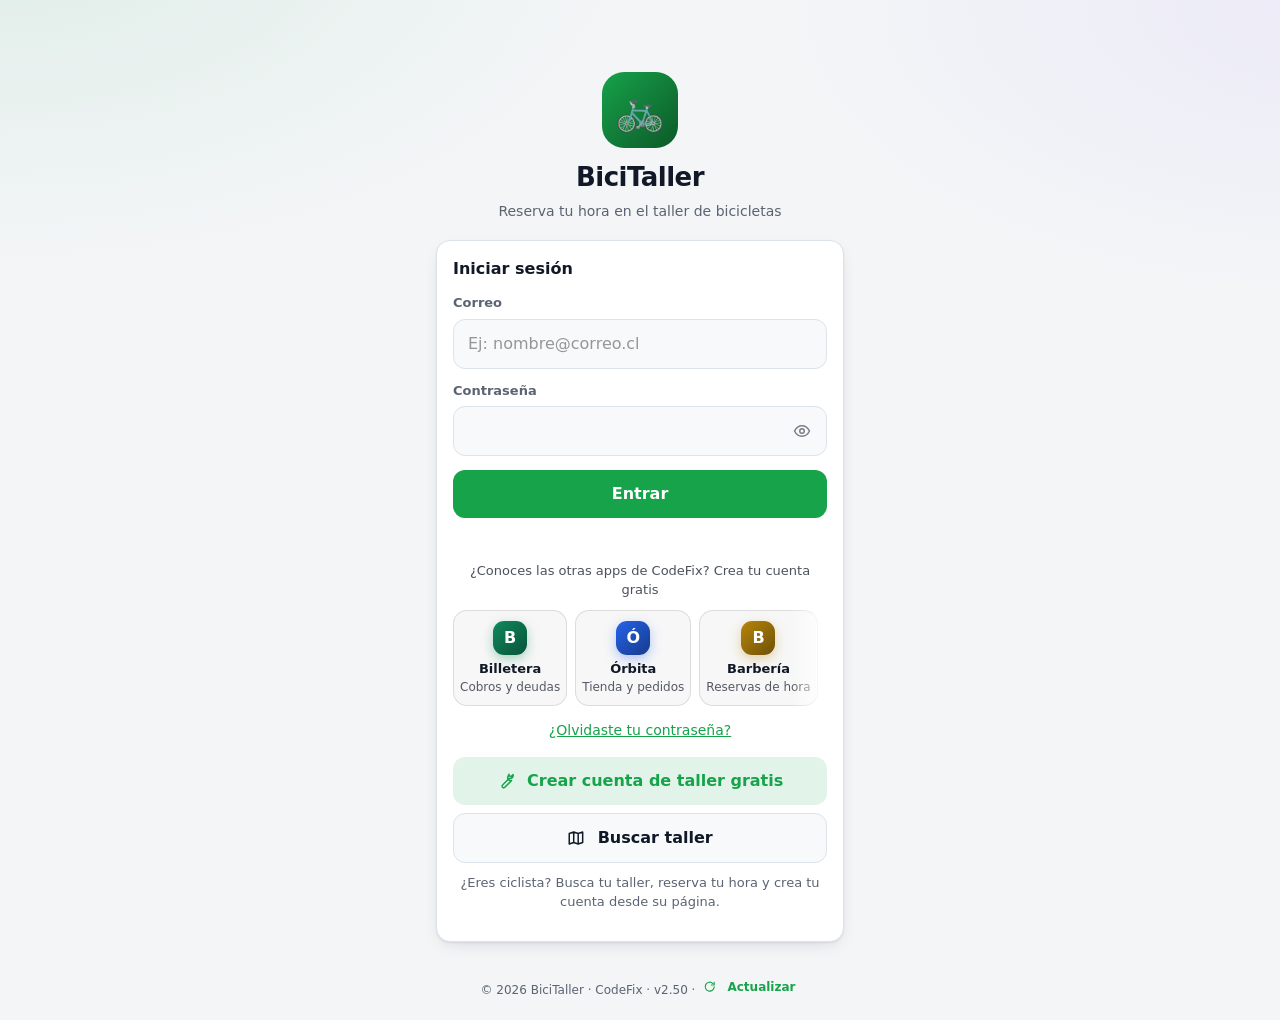
==== admin/index.html @ 9b570341 "U12: vitrina de la tienda con perfil del negocio (núcleo 2.39) Co-Authored-By: Claude Opus 5.5 <nore" ====
<!doctype html>
<html lang="es">
<head>
<meta charset="utf-8">
<meta name="viewport" content="width=device-width, initial-scale=1, viewport-fit=cover">
<meta name="theme-color" content="#0f172a">
<meta name="robots" content="noindex">
<title>Administración · BiciTaller</title>
<link rel="manifest" href="../manifest.webmanifest">
<link rel="icon" href="../icons/icon-192.png">
<link rel="stylesheet" href="../shared/app.css?v=2.2">
<link rel="stylesheet" href="../shared/tema.css">
<style>
  :root { --brand: #0f766e; }
  .barra { height: 10px; border-radius: 99px; background: var(--line); overflow: hidden; margin-top: 6px; }
  .barra i { display: block; height: 100%; background: var(--ok); }
  .barra i.amarillo { background: var(--warn); } .barra i.rojo { background: var(--bad); }
  .mini-logo { width: 42px; height: 42px; border-radius: 12px; flex: none; display: grid; place-items: center; font-size: 22px; background: var(--brand) center / cover no-repeat; color: #fff; }
  .slotpago { border: 1px solid var(--line); border-radius: 14px; padding: 12px; margin-bottom: 10px; }
  .slotpago.on { border-color: var(--brand); box-shadow: 0 0 0 3px var(--brand-soft); }
  .acc { display: flex; flex-wrap: wrap; gap: 6px; margin-top: 10px; }
  .acc > * { flex: 1 1 auto; }
  table { width: 100%; border-collapse: collapse; font-size: 14px; }
  td { padding: 6px 0; border-bottom: 1px solid var(--line); }
  td.r { text-align: right; font-variant-numeric: tabular-nums; }
</style>
<script src="../shared/carga.js"></script>
<script src="../shared/humano.js"></script>
<script>window.CFX_BARRA = { orden: ['resumen', 'talleres', '+', 'clientes', 'ajustes'], nuevo: { texto: 'Taller', ir: 'talleres', foco: '#nCrear' } }; // barra de abajo (núcleo)</script>
</head>
<body class="con-tabs">
<header class="top">
  <h1>Administración</h1><span class="pill dark" id="hRol">ADMIN</span>
  <button class="icon-btn" id="campana" type="button"></button>
  <button class="icon-btn" id="perfilBtn" type="button" aria-label="Mi perfil" title="Mi perfil">👤</button>
</header>
<main>
  <p class="empty" id="cargando">Cargando…</p>
  <section class="view" id="v-resumen"></section>
  <section class="view" id="v-talleres">
    <div class="card"><h2>📣 Invita talleres: registro gratis con link y QR</h2>
      <p class="muted" style="margin-top:0">Cualquier taller crea su cuenta solo, gratis y con <b class="nRegalo">30</b> días de Premium de regalo. Los ciclistas usan el mismo link para buscar su taller.</p>
      <div class="aviso hidden" id="rCerrado"><div class="grow">⛔ El registro abierto está apagado. Actívalo en Ajustes → Reglas.</div></div>
      <div class="link" id="rLink"></div>
      <div class="btns"><button id="rCompartir" type="button">📤 Compartir</button><button class="alt" id="rQR" type="button">QR y afiche</button><a class="btn ghost" id="rDir" target="_blank" rel="noopener">🗺️ Directorio</a></div></div>
    <details class="card solo-admin"><summary class="clic" style="font-weight:700">➕ Crear un taller yo mismo</summary><p class="muted">Con su correo y una contraseña inicial que le mandas por WhatsApp. Parte con <b class="nRegalo">30</b> días de Premium de regalo.</p>
      <div class="row"><div><label for="nTaller">Nombre del taller</label><input id="nTaller" maxlength="80" placeholder="Bici Sur"></div><div><label for="nDueno">Nombre del dueño</label><input id="nDueno" maxlength="80"></div></div>
      <div class="row"><div><label for="nEmail">Correo del dueño</label><input id="nEmail" type="email" autocomplete="off"></div><div><label for="nTel">WhatsApp</label><input id="nTel" inputmode="tel"></div></div>
      <label for="nPass">Contraseña inicial</label><input id="nPass" autocomplete="off">
      <div class="btns"><button id="nCrear">Crear taller</button></div><p class="err" id="nErr"></p></details>
    <input id="tBuscar" placeholder="Buscar taller…" aria-label="Buscar taller" style="margin-bottom:10px">
    <div class="seg" id="tSeg"><button data-f="" class="on">Todos</button><button data-f="premium">⭐ Premium</button><button data-f="free">Gratis</button><button data-f="vence">⏳ Por vencer</button><button data-f="solos">🆕 Se registraron solos</button><button data-f="inactivos">💤 Sin actividad 7 días</button><button data-f="suspendidos">⛔ Suspendidos</button></div>
    <div class="grid" id="tLista"></div>
  </section>
  <section class="view" id="v-clientes">
    <input id="cBuscar" placeholder="Buscar cliente…" aria-label="Buscar cliente" style="margin-bottom:10px">
    <select id="cTaller" aria-label="Filtrar por taller" style="margin-bottom:10px"></select>
    <p class="sub" id="cCuenta"></p>
    <div class="card"><ul class="list" id="cLista"></ul></div>
  </section>
  <section class="view" id="v-ajustes"></section>
</main>
<nav class="tabs">
  <button data-v="resumen"><span class="i">📊</span>Resumen</button>
  <button data-v="talleres"><span class="i">🚲</span>Talleres</button>
  <button data-v="clientes"><span class="i">👥</span>Usuarios</button>
  <button data-v="ajustes"><span class="i">⚙️</span>Ajustes</button>
</nav>
<script src="../shared/config.js?v=2.2"></script>
<script src="../shared/vendor/supabase.js"></script>
<script src="../shared/vendor/qrcode.js"></script>
<script src="../shared/app.js?v=2.2"></script>
<script src="admin.js?v=2.2"></script>
<script src="../shared/iconos.js"></script>
<script src="../shared/instalar.js"></script>
<script src="../shared/barra.js"></script>
<script src="../shared/auto.js"></script>
<script src="../shared/fotos.js"></script>
<script src="../shared/voz.js"></script>
<script src="../shared/respaldo.js"></script>
<script src="../shared/pagos.js"></script>
<script src="../shared/verificar.js"></script>
<script src="../shared/premium.js"></script>
<script src="../shared/ayuda.js"></script>
<script src="../shared/datos.js"></script>
<script src="../shared/vitrina.js"></script>
</body>
</html>
---- shared/app.css ----
/* BiciTaller · estilos compartidos. El color de marca (--brand) es el del taller. */
:root {
  --brand: #16a34a;
  --brand-ink: #ffffff;
  --brand-soft: color-mix(in srgb, var(--brand) 12%, transparent);
  --brand-line: color-mix(in srgb, var(--brand) 35%, transparent);
  --bg: #f4f6f8;
  --card: #ffffff;
  --text: #0f172a;
  --muted: #64748b;
  --line: #e3e8ee;
  --field: #f8fafc;
  --ok: #059669;
  --warn: #d97706;
  --bad: #dc2626;
  --gold: #f59e0b;
  --shadow: 0 1px 2px rgba(15, 23, 42, .05), 0 6px 18px rgba(15, 23, 42, .06);
  --r: 18px;
  --r-sm: 12px;
  color-scheme: light;
}
@media (prefers-color-scheme: dark) {
  :root:not([data-theme="light"]) {
    --bg: #0b0f16; --card: #131a25; --text: #e7edf5; --muted: #93a3b8; --line: #243145; --field: #0f1520;
    --brand-soft: color-mix(in srgb, var(--brand) 22%, transparent);
    --shadow: 0 1px 2px rgba(0, 0, 0, .3), 0 6px 20px rgba(0, 0, 0, .25);
    color-scheme: dark;
  }
}
/* Modo oscuro elegido a mano (Mi cuenta → Apariencia) */
:root[data-theme="dark"] {
  --bg: #0b0f16; --card: #131a25; --text: #e7edf5; --muted: #93a3b8; --line: #243145; --field: #0f1520;
  --brand-soft: color-mix(in srgb, var(--brand) 22%, transparent);
  --shadow: 0 1px 2px rgba(0, 0, 0, .3), 0 6px 20px rgba(0, 0, 0, .25);
  color-scheme: dark;
}
.swatch-row { display: flex; flex-wrap: wrap; gap: 8px; margin-top: 6px; align-items: center; }
.swatch-row button { width: 36px; height: 36px; padding: 0; border-radius: 50%; border: 3px solid var(--card); box-shadow: 0 0 0 1px var(--line); }
.swatch-row button.on { box-shadow: 0 0 0 2px var(--text); }
/* Elegir mensual / anual */
.periodos { display: grid; grid-template-columns: 1fr 1fr; gap: 8px; margin-bottom: 10px; }
.periodos .opc { margin: 0; height: 100%; }
.periodos .opc.on { border-width: 2px; }
/* Gráficos */
.chart { display: flex; align-items: flex-end; gap: 6px; height: 150px; margin-top: 10px; }
.chart > div { flex: 1; min-width: 0; display: flex; flex-direction: column; align-items: center; justify-content: flex-end; gap: 4px; height: 100%; font-size: 11px; color: var(--muted); }
.chart > div i { display: block; width: 100%; max-width: 46px; border-radius: 7px 7px 0 0; background: var(--brand); min-height: 2px; }
.chart > div i.b2 { background: color-mix(in srgb, var(--brand) 40%, var(--line)); border-radius: 0; }
.chart > div b { color: var(--text); font-size: 11px; white-space: nowrap; }
.hbar { display: grid; grid-template-columns: minmax(110px, 46%) 1fr auto; gap: 8px; align-items: center; margin: 8px 0; font-size: 14px; }
.hbar span { overflow: hidden; text-overflow: ellipsis; white-space: nowrap; }
.hbar div { height: 12px; border-radius: 99px; background: var(--line); overflow: hidden; }
.hbar div i { display: block; height: 100%; background: var(--brand); border-radius: 99px; }
.leyenda { display: flex; flex-wrap: wrap; gap: 12px; font-size: 13px; color: var(--muted); margin-top: 8px; }
.leyenda i { display: inline-block; width: 10px; height: 10px; border-radius: 3px; margin-right: 4px; vertical-align: middle; }
* { box-sizing: border-box; }
html, body { margin: 0; }
body {
  background: var(--bg); color: var(--text);
  font: 16px/1.5 system-ui, -apple-system, "Segoe UI", Roboto, "Helvetica Neue", Arial, sans-serif;
  -webkit-font-smoothing: antialiased; -webkit-tap-highlight-color: transparent;
}
body.con-tabs { padding-bottom: calc(80px + env(safe-area-inset-bottom)); }
a { color: var(--brand); }
img { max-width: 100%; }

/* Barra superior */
header.top {
  position: sticky; top: 0; z-index: 10; display: flex; align-items: center; gap: 10px;
  padding: calc(10px + env(safe-area-inset-top)) 16px 10px;
  background: color-mix(in srgb, var(--card) 90%, transparent); backdrop-filter: blur(14px); -webkit-backdrop-filter: blur(14px);
  border-bottom: 1px solid var(--line);
}
header.top .logo { width: 34px; height: 34px; border-radius: 10px; flex: none; display: grid; place-items: center; font-size: 18px;
  background: var(--brand) center / cover no-repeat; color: var(--brand-ink); }
header.top h1 { font-size: 17px; margin: 0; flex: 1; min-width: 0; white-space: nowrap; overflow: hidden; text-overflow: ellipsis; }
header.top .icon-btn { position: relative; }
.icon-btn { width: 40px; height: 40px; border-radius: 12px; display: grid; place-items: center; border: 0; background: var(--field);
  color: var(--text); font-size: 19px; cursor: pointer; padding: 0; text-decoration: none; }
.badge { position: absolute; top: -4px; right: -4px; min-width: 19px; height: 19px; padding: 0 5px; border-radius: 99px;
  background: var(--bad); color: #fff; font-size: 11px; font-weight: 700; display: grid; place-items: center; }

main { max-width: 780px; margin: 0 auto; padding: 16px; }

/* Tarjetas */
.card { background: var(--card); border: 1px solid var(--line); border-radius: var(--r); padding: 16px; margin-bottom: 14px; box-shadow: var(--shadow); }
.card h2 { font-size: 16px; margin: 0 0 10px; display: flex; align-items: center; gap: 8px; flex-wrap: wrap; }
.card h3 { font-size: 15px; margin: 14px 0 6px; }
.grid { display: grid; gap: 12px; }
.grid > .card { margin: 0; }
.stats { display: grid; grid-template-columns: repeat(auto-fill, minmax(150px, 1fr)); gap: 10px; margin-bottom: 14px; }
.stats .card { margin: 0; padding: 12px 14px; }
.stats b { display: block; font-size: 22px; letter-spacing: -.02em; font-variant-numeric: tabular-nums; }
.stats span { font-size: 13px; color: var(--muted); }

/* Formularios */
label { display: block; font-size: 13px; font-weight: 600; color: var(--muted); margin: 12px 0 6px; }
input, select, textarea {
  width: 100%; padding: 12px 14px; font: inherit; color: var(--text); background: var(--field);
  border: 1px solid var(--line); border-radius: var(--r-sm);
}
input:focus, select:focus, textarea:focus { outline: none; border-color: var(--brand); box-shadow: 0 0 0 4px var(--brand-soft); }
textarea { min-height: 80px; resize: vertical; }
input[type=checkbox], input[type=radio] { width: 20px; height: 20px; accent-color: var(--brand); flex: none; }
input[type=color] { padding: 4px; height: 46px; }
.row { display: flex; gap: 10px; flex-wrap: wrap; }
.row > * { flex: 1 1 140px; min-width: 0; }
.check { display: flex; align-items: center; gap: 10px; font-size: 15px; color: var(--text); font-weight: 500; margin: 12px 0 0; }

/* Botones */
button, .btn {
  display: inline-flex; align-items: center; justify-content: center; gap: 6px; padding: 12px 18px;
  font: inherit; font-weight: 600; border: 0; border-radius: var(--r-sm); cursor: pointer; text-decoration: none;
  background: var(--brand); color: var(--brand-ink); transition: filter .15s, transform .08s;
}
button:hover, .btn:hover { filter: brightness(1.06); }
button:active, .btn:active { transform: scale(.98); }
button:disabled { opacity: .5; cursor: default; }
button:focus-visible, .btn:focus-visible { outline: 3px solid var(--brand-line); outline-offset: 2px; }
.alt { background: var(--brand-soft) !important; color: var(--brand) !important; }
.ghost { background: var(--field) !important; color: var(--text) !important; border: 1px solid var(--line) !important; }
.danger { background: color-mix(in srgb, var(--bad) 12%, transparent) !important; color: var(--bad) !important; }
.okb { background: var(--ok) !important; color: #fff !important; }
.gold { background: linear-gradient(135deg, #fbbf24, #f59e0b) !important; color: #3b2300 !important; }
.small { padding: 8px 12px; font-size: 14px; border-radius: 10px; }
.block { width: 100%; }
.btns { display: flex; flex-wrap: wrap; gap: 8px; margin-top: 14px; }
.btns > * { flex: 1 1 auto; }

/* Listas */
.list { list-style: none; padding: 0; margin: 0; }
.list li { display: flex; align-items: center; gap: 10px; padding: 12px 0; border-bottom: 1px solid var(--line); }
.list li:last-child { border-bottom: 0; }
.grow { flex: 1; min-width: 0; overflow-wrap: anywhere; }
.muted { color: var(--muted); font-size: 14px; }
.sub { color: var(--muted); font-size: 13px; }
.empty { text-align: center; color: var(--muted); padding: 26px 8px; }
.err { color: var(--bad); font-size: 14px; min-height: 1.2em; margin: 8px 0 0; }
.hidden { display: none !important; }
.clic { cursor: pointer; }

/* Etiquetas */
.pill { display: inline-flex; align-items: center; gap: 4px; font-size: 12px; font-weight: 700; line-height: 1; padding: 5px 9px;
  border-radius: 99px; background: var(--field); color: var(--muted); border: 1px solid var(--line); white-space: nowrap; }
.pill.ok { background: color-mix(in srgb, var(--ok) 15%, transparent); color: var(--ok); border-color: transparent; }
.pill.warn { background: color-mix(in srgb, var(--warn) 16%, transparent); color: var(--warn); border-color: transparent; }
.pill.bad { background: color-mix(in srgb, var(--bad) 13%, transparent); color: var(--bad); border-color: transparent; }
.pill.info { background: color-mix(in srgb, #3b82f6 15%, transparent); color: #2563eb; border-color: transparent; }
.pill.pro { background: linear-gradient(135deg, #fbbf24, #f59e0b); color: #3b2300; border-color: transparent; }
.pill.dark { background: var(--text); color: var(--card); border-color: transparent; }
.stars { color: var(--gold); letter-spacing: 1px; white-space: nowrap; }

/* Pestañas inferiores */
nav.tabs {
  position: fixed; left: 0; right: 0; bottom: 0; z-index: 10; display: flex; gap: 4px;
  padding: 6px 8px calc(6px + env(safe-area-inset-bottom));
  background: color-mix(in srgb, var(--card) 92%, transparent); backdrop-filter: blur(14px); -webkit-backdrop-filter: blur(14px);
  border-top: 1px solid var(--line);
}
nav.tabs button { flex: 1; flex-direction: column; gap: 2px; background: none; color: var(--muted); font-size: 11.5px; padding: 6px 2px; border-radius: 14px; position: relative; }
nav.tabs button span.i { font-size: 20px; line-height: 1.1; }
nav.tabs button.on { color: var(--brand); background: var(--brand-soft); }
nav.tabs .badge { top: 0; right: calc(50% - 22px); }
.seg { display: flex; gap: 6px; overflow-x: auto; padding-bottom: 8px; margin-bottom: 4px; scrollbar-width: none; }
.seg::-webkit-scrollbar { display: none; }
.seg button { flex: none; padding: 8px 12px; font-size: 14px; border-radius: 99px; background: var(--card); color: var(--text); border: 1px solid var(--line); }
.seg button.on { background: var(--brand); color: var(--brand-ink); border-color: transparent; }
.view { display: none; }
.view.on { display: block; animation: aparecer .18s ease-out; }
@keyframes aparecer { from { opacity: .4; transform: translateY(4px); } to { opacity: 1; transform: none; } }
@media (prefers-reduced-motion: reduce) { .view.on { animation: none; } }

/* Calendario de días y horas */
.dias { display: flex; gap: 6px; overflow-x: auto; padding: 2px 0 8px; scrollbar-width: thin; }
.dias button { flex: none; flex-direction: column; gap: 0; min-width: 58px; padding: 8px 6px; font-size: 12px;
  background: var(--field); color: var(--text); border: 1px solid var(--line); }
.dias button b { font-size: 18px; }
.dias button.on { background: var(--brand); color: var(--brand-ink); border-color: transparent; }
.dias button:disabled { opacity: .35; }
.horas { display: grid; grid-template-columns: repeat(auto-fill, minmax(78px, 1fr)); gap: 8px; margin-top: 8px; }
.horas button { background: var(--field); color: var(--text); border: 1px solid var(--line); padding: 10px 4px; }
.horas button.on { background: var(--brand); color: var(--brand-ink); border-color: transparent; }
.opc { display: flex; gap: 10px; align-items: flex-start; width: 100%; text-align: left; justify-content: flex-start; padding: 12px 14px;
  background: var(--field); color: var(--text); border: 1px solid var(--line); font-weight: 500; margin-bottom: 8px; }
.opc.on { border-color: var(--brand); box-shadow: 0 0 0 3px var(--brand-soft); background: var(--card); }
.opc small { display: block; color: var(--muted); font-weight: 400; }

/* Diálogos y avisos */
dialog { border: 0; border-radius: var(--r); padding: 0; width: min(560px, calc(100vw - 24px)); max-height: calc(100vh - 40px);
  background: var(--card); color: var(--text); box-shadow: 0 20px 60px rgba(0, 0, 0, .35); }
dialog::backdrop { background: rgba(15, 23, 42, .55); }
dialog .card { margin: 0; border: 0; box-shadow: none; }
#toast { position: fixed; left: 50%; bottom: calc(92px + env(safe-area-inset-bottom)); transform: translateX(-50%) translateY(14px);
  background: var(--text); color: var(--card); padding: 12px 18px; border-radius: 14px; font-weight: 500; opacity: 0;
  pointer-events: none; transition: .22s; max-width: 92vw; z-index: 100; text-align: center; }
#toast.show { opacity: 1; transform: translateX(-50%) translateY(0); }
.aviso { display: flex; gap: 10px; padding: 12px 14px; border-radius: var(--r-sm); background: var(--brand-soft); margin-bottom: 14px; font-size: 14px; }
.aviso.warn { background: color-mix(in srgb, var(--warn) 14%, transparent); }
.aviso.bad { background: color-mix(in srgb, var(--bad) 12%, transparent); }
.notif { padding: 12px 0; border-bottom: 1px solid var(--line); cursor: pointer; }
.notif.nueva b::before { content: '● '; color: var(--brand); }
.comprobante img { width: 100%; border-radius: 12px; border: 1px solid var(--line); background: #fff; }
.qr img { width: 180px; height: 180px; image-rendering: pixelated; background: #fff; padding: 8px; border-radius: 12px; }
.link { word-break: break-all; font-size: 14px; background: var(--field); border: 1px solid var(--line); border-radius: 10px; padding: 10px; }
.precio { font-weight: 800; font-variant-numeric: tabular-nums; }
.antes { text-decoration: line-through; color: var(--muted); font-size: 13px; margin-left: 6px; }
.hero { display: flex; gap: 14px; align-items: center; }
.hero .logo { width: 64px; height: 64px; border-radius: 18px; flex: none; display: grid; place-items: center; font-size: 30px;
  background: var(--brand) center / cover no-repeat; color: var(--brand-ink); }
.hero h1 { margin: 0; font-size: 22px; letter-spacing: -.02em; }
.plan { border: 2px solid var(--line); }
.plan.premium { border-color: var(--gold); background: linear-gradient(160deg, color-mix(in srgb, var(--gold) 9%, var(--card)), var(--card) 60%); }
.plan ul { padding-left: 20px; margin: 8px 0; }
footer.pie { text-align: center; font-size: 12px; color: var(--muted); padding: 20px 8px 6px; }
footer.pie button { background: none; color: var(--brand); padding: 2px 4px; font-size: 12px; font-weight: 700; }
.items .it { display: grid; grid-template-columns: 70px 1fr 40px; gap: 6px; margin-bottom: 8px; }
.items .it input[data-k=nombre] { grid-column: 1 / -1; }
.items .it input { padding: 9px 10px; }
.items .it button { padding: 6px; }
.tl { list-style: none; padding: 0; margin: 10px 0 0; }
.tl li { position: relative; padding: 0 0 14px 26px; color: var(--muted); font-size: 14px; }
.tl li::before { content: ''; position: absolute; left: 5px; top: 6px; width: 11px; height: 11px; border-radius: 50%; background: var(--line); }
.tl li.ok { color: var(--text); }
.tl li.ok::before { background: var(--brand); }
.cuenta-atras { font-size: 28px; font-weight: 800; font-variant-numeric: tabular-nums; }
@media print { header.top, nav.tabs, .btns, .no-print { display: none !important; } body { background: #fff; padding: 0; } }
.chatwin { position: fixed; right: 12px; bottom: calc(84px + env(safe-area-inset-bottom)); width: min(380px, calc(100vw - 24px)); z-index: 60;
  background: var(--card); border: 1px solid var(--line); border-radius: 18px; box-shadow: 0 16px 40px rgba(0, 0, 0, .3); overflow: hidden; }
.chathead { display: flex; align-items: center; gap: 6px; padding: 8px 10px; background: var(--brand); color: var(--brand-ink); }
.chathead b { cursor: pointer; white-space: nowrap; overflow: hidden; text-overflow: ellipsis; }
.chathead .icon-btn { width: 32px; height: 32px; font-size: 15px; background: color-mix(in srgb, var(--brand-ink) 18%, transparent); color: var(--brand-ink); }
.chathead .badge { position: static; }
.chatwin.min .chatbody { display: none; }
.chatwin.min { width: auto; max-width: 260px; }
.chatmsgs { height: min(50vh, 380px); overflow: auto; display: flex; flex-direction: column; gap: 6px; padding: 10px; }
.burb { max-width: 80%; padding: 8px 12px; border-radius: 14px; align-self: flex-start; background: var(--field); border: 1px solid var(--line); overflow-wrap: anywhere; }
.burb.mia { align-self: flex-end; background: var(--brand); color: var(--brand-ink); border-color: transparent; }
.burb img { display: block; max-width: 100%; border-radius: 10px; margin-bottom: 4px; cursor: pointer; }
.burb .hora { font-size: 11px; opacity: .7; margin-top: 2px; }
.chatin { display: flex; gap: 6px; padding: 8px; border-top: 1px solid var(--line); align-items: center; }
.chatin .chattxt { flex: 1; padding: 10px 12px; }
.chatin .chatenv { padding: 10px 14px; }
.flotante { position: fixed; right: 14px; z-index: 9; width: 46px; height: 46px; border-radius: 50%; padding: 0; font-size: 20px; box-shadow: 0 6px 18px rgba(0, 0, 0, .25); }
.flotante .badge { top: -4px; right: -4px; }
/* Botón flotante de ayuda: el contenido termina antes de él y se esconde mientras bajas (vuelve al soltar). */
body:has(> .flotante) main { padding-bottom: 76px; }
.flotante { transition: opacity .2s, transform .2s; }
.flotante.cfx-esconde { opacity: 0; transform: scale(.8); pointer-events: none; }
.cfx-cab > .flotante.en-cab { position: relative; right: auto; bottom: auto; width: 36px; height: 36px; min-height: 0; font-size: 16px; display: grid; place-items: center; box-shadow: 0 1px 3px rgba(15, 23, 42, .12); }
.cfx-cab > .flotante.en-cab svg { width: 20px; height: 20px; margin: 0; }
---- shared/tema.css ----
/* CodeFix · Núcleo · Diseño común de todas las apps (mismo archivo en cada repositorio).
   Misma familia visual (la de la Billetera): fondo, tarjetas, textos, bordes, radios, sombras, letra y modo oscuro.
   Cada app conserva SU color de marca (--brand / --marca), y el que elige el negocio en la app sigue mandando
   (se aplica en línea sobre <html> y le gana a este archivo). Se carga DESPUÉS del CSS propio de cada app.
   Las variables tienen los nombres de todas las apps (brand/bg/card/text… y marca/fondo/tarjeta/texto…). */
:root {
  --cfx-fondo: #f3f5f7; --cfx-tarjeta: #ffffff; --cfx-campo: #f7f9fb; --cfx-texto: #111827; --cfx-texto-2: #5b6472;
  --cfx-borde: #dce3ea; --cfx-sombra: 0 1px 2px rgba(15, 23, 42, .07), 0 6px 18px -6px rgba(15, 23, 42, .14);
  --cfx-radio: 14px; --cfx-radio-chico: 12px;
  --cfx-letra: system-ui, -apple-system, "Segoe UI", Roboto, "Helvetica Neue", Arial, sans-serif;
  --cfx-ok: #16a34a; --cfx-mal: #dc2626; --cfx-aviso: #ea580c;
}
:root, :root[data-theme="light"] {
  /* nombres de CodeFix Apps, Barbería, BiciTaller, Estaciona y Centro de Mando */
  --bg: var(--cfx-fondo); --card: var(--cfx-tarjeta); --card2: var(--cfx-campo); --field: var(--cfx-campo);
  --text: var(--cfx-texto); --ink: var(--cfx-texto); --muted: var(--cfx-texto-2); --line: var(--cfx-borde);
  --shadow: var(--cfx-sombra); --radius: var(--cfx-radio); --radius-sm: var(--cfx-radio-chico); --r: var(--cfx-radio); --r-sm: var(--cfx-radio-chico);
  --font: var(--cfx-letra); --ok: var(--cfx-ok); --bad: var(--cfx-mal);
  /* nombres de la Billetera */
  --fondo: var(--cfx-fondo); --tarjeta: var(--cfx-tarjeta); --texto: var(--cfx-texto); --texto-2: var(--cfx-texto-2);
  --borde: var(--cfx-borde); --sombra: var(--cfx-sombra); --radio: var(--cfx-radio);
}
/* Modo oscuro: automático según el celular, o el que elija la persona en la app */
@media (prefers-color-scheme: dark) {
  :root:not([data-theme="light"]):not(.claro):not(.light) {
    --cfx-fondo: #0e1318; --cfx-tarjeta: #161d25; --cfx-campo: #1b232d; --cfx-texto: #e8edf2; --cfx-texto-2: #9aa6b2;
    --cfx-borde: #2d3a49; --cfx-sombra: 0 1px 0 rgba(255, 255, 255, .03) inset, 0 8px 22px -10px rgba(0, 0, 0, .75);
  }
}
:root[data-theme="dark"], html.dark, html.oscuro, body.dark, body.oscuro {
  --cfx-fondo: #0e1318; --cfx-tarjeta: #161d25; --cfx-campo: #1b232d; --cfx-texto: #e8edf2; --cfx-texto-2: #9aa6b2;
  --cfx-borde: #2d3a49; --cfx-sombra: 0 1px 0 rgba(255, 255, 255, .03) inset, 0 8px 22px -10px rgba(0, 0, 0, .75);
  --bg: var(--cfx-fondo); --card: var(--cfx-tarjeta); --card2: var(--cfx-campo); --field: var(--cfx-campo);
  --text: var(--cfx-texto); --ink: var(--cfx-texto); --muted: var(--cfx-texto-2); --line: var(--cfx-borde); --shadow: var(--cfx-sombra);
  --fondo: var(--cfx-fondo); --tarjeta: var(--cfx-tarjeta); --texto: var(--cfx-texto); --texto-2: var(--cfx-texto-2);
  --borde: var(--cfx-borde); --sombra: var(--cfx-sombra);
}
/* Detalles comunes que dan la misma "familia" sin cambiar cómo funciona cada pantalla */
body { font-family: var(--cfx-letra); -webkit-font-smoothing: antialiased; }
input, select, textarea, button { font-family: inherit; }
:focus-visible { outline: 3px solid color-mix(in srgb, var(--brand, var(--marca, #2563eb)) 45%, transparent); outline-offset: 2px; }
/* ===== Núcleo 1.2 · Barra de abajo común (nucleo/barra.js): [principal][principal][ + ][principal][Más] =====
   En celulares y tablets. En computador cada app mantiene su menú (barra lateral, etc.). */
@media (max-width: 899px) {
  nav.cfx-barra {
    position: fixed !important; left: 0 !important; right: 0 !important; bottom: 0 !important; top: auto !important; width: auto !important; z-index: 40;
    display: grid !important; grid-template-columns: repeat(var(--cfx-n, 5), minmax(0, 1fr)) !important; align-items: end; gap: 0 !important;
    padding: 6px 4px calc(6px + env(safe-area-inset-bottom)) !important; margin: 0 !important; border: 0 !important; border-top: 1px solid var(--cfx-borde) !important; border-radius: 0 !important;
    background: var(--cfx-tarjeta) !important; box-shadow: 0 -4px 18px rgba(15, 23, 42, .06) !important; backdrop-filter: none !important; -webkit-backdrop-filter: none !important; overflow: visible !important;
  }
  nav.cfx-barra > a, nav.cfx-barra > button {
    display: flex !important; flex-direction: column !important; align-items: center !important; justify-content: flex-end !important; gap: 3px !important;
    min-width: 0 !important; width: auto !important; height: auto !important; min-height: 50px !important; margin: 0 !important; padding: 4px 2px !important;
    border: 0 !important; border-radius: 12px !important; background: none !important; box-shadow: none !important;
    color: var(--cfx-texto-2) !important; font: 600 11px/1.15 var(--cfx-letra) !important; text-align: center !important; text-decoration: none !important;
    white-space: nowrap; overflow: hidden; text-overflow: ellipsis; position: relative; transform: none !important;
    -webkit-tap-highlight-color: transparent; outline: none;  /* sin mancha oscura al tocar (Android) */
  }
  nav.cfx-barra > :focus-visible { outline: 2px solid var(--brand, var(--marca, #2563eb)); outline-offset: 2px; }
  nav.cfx-barra > a > small, nav.cfx-barra > button > small { font: inherit !important; margin: 0 !important; }
  nav.cfx-barra > a > span:first-child, nav.cfx-barra > button > span:first-child, nav.cfx-barra .cfx-ico {
    display: grid !important; place-items: center !important; width: 26px !important; height: 26px !important; margin: 0 auto !important; padding: 0 !important;
    font-size: 21px !important; line-height: 1 !important; background: none !important; box-shadow: none !important; border-radius: 0 !important; color: inherit !important;
  }
  nav.cfx-barra svg { width: 23px !important; height: 23px !important; display: block; margin: 0 auto; }
  nav.cfx-barra > .on, nav.cfx-barra > .activo, nav.cfx-barra > [aria-current="page"] { color: var(--brand, var(--marca, #2563eb)) !important; }
  nav.cfx-barra > .on::before, nav.cfx-barra > .activo::before { content: ''; position: absolute; top: 0; left: 30%; right: 30%; height: 3px; border-radius: 0 0 3px 3px; background: currentColor; }
  /* El + grande, con color, un poco más arriba que el resto */
  nav.cfx-barra > .cfx-mas { overflow: visible; color: var(--cfx-texto) !important; font-size: 0 !important; justify-content: center !important; }  /* solo el +, sin texto */
  nav.cfx-barra > .cfx-mas::before { display: none; }
  nav.cfx-barra > .cfx-mas .cfx-ico, nav.cfx-barra > .cfx-mas > svg:first-child, nav.cfx-barra > .cfx-mas > span:first-child {
    width: 56px !important; height: 56px !important; margin: -22px auto 0 !important; border-radius: 50% !important;
    background: var(--brand, var(--marca, #2563eb)) !important; color: var(--cfx-mas-ink, #111827) !important;
    box-shadow: 0 6px 16px color-mix(in srgb, var(--brand, var(--marca, #2563eb)) 45%, transparent), 0 0 0 4px var(--cfx-tarjeta) !important;
  }
  nav.cfx-barra > .cfx-mas span svg { width: 28px !important; height: 28px !important; margin: 0 !important; }
  nav.cfx-barra > .cfx-mas > svg:first-child { padding: 14px !important; box-sizing: border-box !important; }
  nav.cfx-barra > .cfx-mas:active > :first-child { transform: scale(.94); }
  nav.cfx-barra .cfx-oculto { display: none !important; }
  nav.cfx-barra .badge, nav.cfx-barra .punto { position: absolute !important; top: 2px !important; left: calc(50% + 6px) !important; right: auto !important; }
  body.cfx-con-barra { padding-bottom: calc(78px + env(safe-area-inset-bottom)) !important; }
}
/* Computador (900 px o más): la misma barra pasa a ser un menú lateral. Se ven todos los botones (sin "Más" ni repetidos) y el + arriba. */
@media (min-width: 900px) {
  nav.cfx-barra {
    position: fixed !important; top: 0 !important; bottom: 0 !important; left: 0 !important; right: auto !important; width: 220px !important; height: auto !important; z-index: 40;
    display: flex !important; flex-direction: column !important; align-items: stretch !important; justify-content: flex-start !important; gap: 4px !important;
    padding: 76px 10px 16px !important; margin: 0 !important; border: 0 !important; border-right: 1px solid var(--cfx-borde) !important; border-radius: 0 !important;
    background: var(--cfx-tarjeta) !important; box-shadow: none !important; overflow-y: auto !important; transform: none !important; backdrop-filter: none !important;
  }
  nav.cfx-barra > a, nav.cfx-barra > button {
    display: flex !important; flex-direction: row !important; align-items: center !important; justify-content: flex-start !important; gap: 12px !important; flex: none !important;
    width: 100% !important; min-width: 0 !important; height: auto !important; min-height: 44px !important; margin: 0 !important; padding: 10px 12px !important;
    border: 0 !important; border-radius: 12px !important; background: none !important; box-shadow: none !important; transform: none !important;
    color: var(--cfx-texto-2) !important; font: 600 14px/1.2 var(--cfx-letra) !important; text-align: left !important; text-decoration: none !important;
    white-space: nowrap; overflow: hidden; text-overflow: ellipsis; position: relative; cursor: pointer;
  }
  nav.cfx-barra > a:hover, nav.cfx-barra > button:hover { background: var(--cfx-campo) !important; }
  nav.cfx-barra > a > small, nav.cfx-barra > button > small { font: inherit !important; margin: 0 !important; }
  nav.cfx-barra > a > span:first-child, nav.cfx-barra > button > span:first-child, nav.cfx-barra .cfx-ico {
    display: grid !important; place-items: center !important; flex: none !important; width: 24px !important; height: 24px !important; margin: 0 !important; padding: 0 !important;
    font-size: 19px !important; line-height: 1 !important; background: none !important; box-shadow: none !important; border-radius: 0 !important; color: inherit !important;
  }
  nav.cfx-barra svg { width: 20px !important; height: 20px !important; display: block; margin: 0 !important; padding: 0 !important; }
  nav.cfx-barra > .on, nav.cfx-barra > .activo, nav.cfx-barra > [aria-current="page"] {
    color: var(--brand, var(--marca, #2563eb)) !important; background: color-mix(in srgb, var(--brand, var(--marca, #2563eb)) 12%, transparent) !important;
  }
  nav.cfx-barra > .on::before, nav.cfx-barra > .activo::before, nav.cfx-barra > .cfx-mas::before { display: none !important; }
  nav.cfx-barra > .cfx-mas { order: -1; align-self: center !important; width: 52px !important; min-height: 52px !important; height: 52px !important; padding: 0 !important; margin-bottom: 12px !important; border-radius: 50% !important;
    justify-content: center !important; font-size: 0 !important; background: var(--brand, var(--marca, #2563eb)) !important; color: var(--cfx-mas-ink, #111827) !important; }
  nav.cfx-barra > .cfx-mas:hover { filter: brightness(1.08); }
  nav.cfx-barra > .cfx-mas .cfx-ico, nav.cfx-barra > .cfx-mas > svg:first-child, nav.cfx-barra > .cfx-mas > span:first-child { width: 26px !important; height: 26px !important; background: none !important; color: inherit !important; }
  nav.cfx-barra > .cfx-mas svg { width: 26px !important; height: 26px !important; }
  nav.cfx-barra .cfx-oculto { display: flex !important; }
  nav.cfx-barra > .cfx-menu { display: none !important; }
  nav.cfx-barra .badge, nav.cfx-barra .punto, nav.cfx-barra .num { position: static !important; margin-left: auto !important; transform: none !important; }
  body.cfx-con-barra { padding-left: 220px !important; padding-bottom: 24px !important; }
  body.cfx-con-barra .cfx-hoja { left: 232px !important; }
}
@media (max-width: 360px) { nav.cfx-barra > a, nav.cfx-barra > button { font-size: 10px !important; } nav.cfx-barra > .cfx-mas .cfx-ico { width: 50px !important; height: 50px !important; } }
/* Menú en cuadrícula (igual en todas las apps): Más / Ajustes = tarjetas; dentro de cada sección, pestañas en tira. */
.cfx-grilla { display: grid !important; grid-template-columns: repeat(auto-fill, minmax(150px, 1fr)) !important; gap: 10px !important; grid-auto-rows: 1fr !important; padding: 0 !important; margin: 0 0 12px !important;
  list-style: none !important; background: none !important; border: 0 !important; box-shadow: none !important; }
.cfx-grilla > li { display: block !important; margin: 0 !important; padding: 0 !important; border: 0 !important; }
.cfx-grilla > a, .cfx-grilla > button, .cfx-grilla > li > a {
  display: flex !important; flex-direction: column !important; align-items: flex-start !important; justify-content: flex-start !important; gap: 6px !important;
  width: 100% !important; height: 100% !important; min-height: 112px !important; margin: 0 !important; padding: 14px !important; box-sizing: border-box; position: relative;
  border-radius: 18px !important; background: var(--cfx-tarjeta) !important; border: 1px solid var(--cfx-borde) !important; box-shadow: var(--cfx-sombra, none);
  color: var(--cfx-texto) !important; font: 700 14px/1.25 var(--cfx-letra) !important; text-align: left !important; text-decoration: none !important; white-space: normal !important; cursor: pointer; }
.cfx-grilla > a:hover, .cfx-grilla > button:hover, .cfx-grilla > li > a:hover { border-color: var(--brand, var(--marca, #2563eb)) !important; }
.cfx-grilla .ic-caja, .cfx-grilla > button > span:first-child { font-size: 24px; }
/* Todas las tarjetas del mismo alto (dos líneas de texto) y el cuadrado del ícono del mismo tamaño en todas. */
.cfx-grilla .ic-caja { width: 40px !important; height: 40px !important; min-width: 40px !important; flex: none !important; }
.cfx-grilla .chev, .cfx-grilla .flecha, .cfx-grilla a > .muted:last-child { display: none !important; }
.cfx-grilla .badge, .cfx-grilla .num, .cfx-grilla .punto, .cfx-grilla .tag { position: absolute !important; top: 10px !important; right: 10px !important; }
@media (max-width: 360px) { .cfx-grilla { grid-template-columns: 1fr 1fr !important; } }
/* Hoja "Más" del núcleo */
.cfx-mv { position: fixed; inset: 0; z-index: 90; background: rgba(0, 0, 0, .4); display: flex; align-items: flex-end; justify-content: center; opacity: 0; transition: opacity .18s; }
.cfx-mv.on { opacity: 1; }
.cfx-mh { width: 100%; max-width: 520px; background: var(--cfx-tarjeta); color: var(--cfx-texto); border-radius: 20px 20px 0 0; padding: 8px 14px calc(16px + env(safe-area-inset-bottom)); transform: translateY(20px); transition: transform .18s; }
.cfx-mv.on .cfx-mh { transform: none; }
.cfx-mh-asa { width: 40px; height: 4px; border-radius: 2px; background: var(--cfx-borde); margin: 4px auto 12px; }
.cfx-mh-grid { display: grid; grid-template-columns: repeat(3, 1fr); gap: 8px; }
.cfx-mh-op { display: flex; flex-direction: column; align-items: center; justify-content: center; gap: 6px; min-height: 78px; padding: 10px 4px; border-radius: 14px;
  border: 1px solid var(--cfx-borde); background: var(--cfx-campo); color: var(--cfx-texto); font: 600 12px/1.2 var(--cfx-letra); text-align: center; cursor: pointer; }
.cfx-mh-op svg { width: 24px; height: 24px; }
.cfx-mh-op .badge, .cfx-mh-op .punto { display: none; }
/* Núcleo 1.5 · Micrófono para dictar en los campos de texto (nucleo/voz.js) */
.cfx-voz { display: grid; place-items: center; padding: 0 !important; min-height: 0 !important; border-radius: 50% !important; border: 0 !important;
  background: color-mix(in srgb, var(--brand, var(--marca, #2563eb)) 14%, var(--cfx-tarjeta)) !important; color: var(--brand, var(--marca, #2563eb)) !important; box-shadow: 0 2px 8px rgba(15, 23, 42, .12) !important; cursor: pointer; }
.cfx-voz svg { width: 60%; height: 60%; }
.cfx-voz.on { background: var(--cfx-mal) !important; color: #fff !important; animation: cfxLatido 1s ease-in-out infinite; }
@keyframes cfxLatido { 50% { transform: scale(1.1); } }
/* Núcleo 2.2 · El + siempre al centro exacto de su círculo (celular y computador) */
nav.cfx-barra > .cfx-mas .cfx-ico { display: grid !important; place-items: center !important; line-height: 0 !important; padding: 0 !important; box-sizing: border-box !important; text-indent: 0 !important; }
nav.cfx-barra > .cfx-mas .cfx-ico svg { display: block !important; margin: 0 !important; flex: none !important; }
/* Computador: el contenido de cada pestaña centrado y con ancho máximo (a la derecha del menú lateral, sin espacio vacío) */
@media (min-width: 900px) {
  body.cfx-con-barra main, body.cfx-con-barra .cfx-centro { width: auto !important; max-width: 960px !important; margin-left: auto !important; margin-right: auto !important; box-sizing: border-box; }
  body.cfx-con-barra .con-nav { padding-left: 0 !important; }
}
/* ===== Núcleo 2.3 · Barra lista, espacio vacío, centrado y diseño moderno ===== */
/* La barra de abajo no "salta" al cargar: se muestra cuando el núcleo ya la ordenó. */
@media (max-width: 899px) {
  html:not(.cfx-barra-lista) nav.nav:not(.cfx-barra), html:not(.cfx-barra-lista) nav.tabs:not(.sub):not(.cfx-barra), html:not(.cfx-barra-lista) nav#nav:not(.cfx-barra) { visibility: hidden; }
  nav.cfx-barra > .cfx-vacio { display: block; min-height: 50px; }
}
@media (min-width: 900px) { nav.cfx-barra > .cfx-vacio { display: none !important; } }
/* El + exactamente al centro de su círculo */
nav.cfx-barra > .cfx-mas .cfx-ico, nav.cfx-barra > .cfx-mas .cfx-ico svg { transform: none; }
nav.cfx-barra > .cfx-mas .cfx-ico svg { width: 28px !important; height: 28px !important; }
/* Botones de ícono y flechas de volver: el símbolo siempre al centro del cuadro */
.icono, .icon-btn, .btn-icono, .cfx-aj-volver, .icono-top {
  display: inline-grid; place-items: center; line-height: 1 !important; text-align: center; }
.icono[hidden], .icon-btn[hidden], .btn-icono[hidden], .icono-top[hidden] { display: none !important; }
.icono > svg, .icon-btn > svg, .btn-icono > svg, .cfx-aj-volver > svg { display: block; margin: 0 !important; }
/* Los textos siempre caben en su cuadro (palabras largas, correos y links se cortan bien) */
.card, .tarjeta, .item, .cfx-grilla > *, .kpi, .stats > *, dialog, .modal-caja, .sheet, .hoja { overflow-wrap: anywhere; min-width: 0; }
h1, h2, h3 { overflow-wrap: anywhere; }
.cfx-grilla > button, .cfx-grilla > a { text-wrap: balance; }
/* Tarjetas de menú (Ajustes / Más): el ícono en su cuadro con brillo de la marca */
.cfx-aj > button > span:first-child { display: grid; place-items: center; width: 44px; height: 44px; border-radius: 14px; font-size: 22px !important;
  background: linear-gradient(135deg, color-mix(in srgb, var(--brand, var(--marca, #2563eb)) 22%, transparent), color-mix(in srgb, #8b5cf6 16%, transparent));
  box-shadow: inset 0 0 0 1px color-mix(in srgb, var(--brand, var(--marca, #2563eb)) 30%, transparent); }
/* Toque moderno: tarjetas que se elevan y brillan suave al tocarlas */
.card, .tarjeta, .cfx-grilla > a, .cfx-grilla > button, .cfx-mh-op, .kpi { transition: transform .14s ease, box-shadow .14s ease, border-color .14s ease; }
@media (hover: hover) {
  .cfx-grilla > a:hover, .cfx-grilla > button:hover, .cfx-mh-op:hover { transform: translateY(-2px);
    box-shadow: 0 10px 28px -12px color-mix(in srgb, var(--brand, var(--marca, #2563eb)) 55%, transparent) !important; }
}
.cfx-grilla > a:active, .cfx-grilla > button:active, .cfx-mh-op:active { transform: scale(.97); }
/* Fondo "galáctico" suave (sin tapar el color de cada app) */
body { background-image: radial-gradient(900px 480px at 0% -8%, color-mix(in srgb, var(--brand, var(--marca, #2563eb)) 9%, transparent), transparent 70%),
  radial-gradient(800px 420px at 105% 0%, color-mix(in srgb, #8b5cf6 7%, transparent), transparent 70%); background-attachment: fixed; background-repeat: no-repeat; }
@media (prefers-color-scheme: dark) { :root:not([data-theme="light"]):not(.claro):not(.light) body { background-image:
  radial-gradient(900px 520px at 0% -10%, color-mix(in srgb, var(--brand, var(--marca, #2563eb)) 18%, transparent), transparent 70%),
  radial-gradient(800px 480px at 105% 0%, color-mix(in srgb, #8b5cf6 14%, transparent), transparent 70%); } }
:root[data-theme="dark"] body, html.dark body, html.oscuro body { background-image: radial-gradient(900px 520px at 0% -10%, color-mix(in srgb, var(--brand, var(--marca, #2563eb)) 18%, transparent), transparent 70%),
  radial-gradient(800px 480px at 105% 0%, color-mix(in srgb, #8b5cf6 14%, transparent), transparent 70%); }
/* Las tarjetas ya NO se animan al bajar ni al volver a una pantalla: la página queda quieta (antes parecía que se recargaba). */
@keyframes cfxEntra { from { opacity: .25; translate: 0 14px; scale: .985; } to { opacity: 1; translate: none; scale: none; } }
/* Listas que se apilan al bajar (núcleo: barra.js marca .cfx-apilar): cada tarjeta queda pegada arriba y la siguiente se pone encima */
@media (max-width: 899px) {
  .cfx-apilar > .cfx-pila { position: sticky; top: calc(var(--cfx-top, 64px) + 8px + var(--cfx-i, 0) * 6px); z-index: 1;
    box-shadow: 0 -6px 18px -10px rgba(15, 23, 42, .35), var(--cfx-sombra, none) !important; }
  .cfx-apilar > .cfx-pila { scale: var(--cfx-esc, 1); filter: brightness(var(--cfx-luz, 1)); transform-origin: 50% 0; transition: scale .08s linear; animation: none !important; }
}

/* El + del centro: siempre de color neutro oscuro (no blanco), así no se pierde si el color de la app es claro o blanco. */
:root { --cfx-mas-ink: #111827; }

/* ---------- Animaciones (igual en las 7 apps, celular y escritorio). Solo transform/opacity: fluidas y sin saltos.
   Si el teléfono pide "reducir movimiento", no hay animaciones. ---------- */
@media (prefers-reduced-motion: no-preference) {
  :root { --cfx-ease: cubic-bezier(.2, .8, .2, 1); }
  /* Cambio de pantalla o pestaña: la sección entra suave */
  .view.on, .vista.on, section.on, [data-cfx-vista] { animation: cfxVista .2s var(--cfx-ease) both; }
  /* Ventanas y hojas: suben desde abajo en celular, aparecen con zoom suave en escritorio */
  dialog[open] > *, .modal:not([hidden]) .modal-caja, .sheet, .hoja { animation: cfxSube .2s var(--cfx-ease) both; }
  dialog[open]::backdrop { animation: cfxFundido .18s ease both; }
  .modal:not([hidden]) { animation: cfxFundido .2s ease both; }
  @media (min-width: 700px) { dialog[open] > *, .modal:not([hidden]) .modal-caja { animation-name: cfxZoom; } }
  /* Botones: se hunden un poco al tocarlos */
  button, .btn, a.btn, .chip, .cfx-grilla > a, .cfx-grilla > button { transition: transform .14s var(--cfx-ease), background-color .2s, color .2s, border-color .2s, box-shadow .2s; }
  button:active:not(:disabled), .btn:active, .chip:active, .cfx-grilla > a:active, .cfx-grilla > button:active { transform: scale(.96); }
  /* Barra de abajo: el ícono elegido "salta" un poco */
  nav.cfx-barra > a, nav.cfx-barra > button { transition: color .2s, background-color .25s; }
  nav.cfx-barra > .on:not(.cfx-mas) svg, nav.cfx-barra > .activo:not(.cfx-mas) svg { animation: cfxPop .35s var(--cfx-ease); }
  nav.cfx-barra > .cfx-mas > :first-child { transition: transform .18s var(--cfx-ease), box-shadow .2s; }
  @media (hover: hover) { nav.cfx-barra > .cfx-mas:hover > :first-child { transform: translateY(-2px); } .card:hover, .cfx-grilla > a:hover, .cfx-grilla > button:hover { transition: transform .2s var(--cfx-ease), box-shadow .2s; } .cfx-grilla > a:hover, .cfx-grilla > button:hover { transform: translateY(-2px); } }
  /* Insignias que cambian: pulso corto */
  .badge.on, .num:not(:empty), .punto:not(.oculto) { animation: cfxPop .4s var(--cfx-ease); }
}
@keyframes cfxVista { from { opacity: 0; transform: translateY(8px); } to { opacity: 1; transform: none; } }
@keyframes cfxSube { from { opacity: 0; transform: translateY(24px); } to { opacity: 1; transform: none; } }
@keyframes cfxZoom { from { opacity: 0; transform: scale(.96); } to { opacity: 1; transform: none; } }
@keyframes cfxFundido { from { opacity: 0; } to { opacity: 1; } }
@keyframes cfxPop { 0% { transform: scale(.85); } 60% { transform: scale(1.08); } 100% { transform: none; } }

/* El + del centro nunca muestra texto (tampoco mientras la barra se arma): solo el signo; el nombre queda para lectores de pantalla. */
nav :is(.cfx-mas, .nuevo, .nav-mas, .mas-grande, [data-cfx-nuevo]) { font-size: 0 !important; }
nav :is(.cfx-mas, .nuevo, .nav-mas, .mas-grande, [data-cfx-nuevo]) :is(small, .t, .txt, .label) { display: none !important; }

/* ---------- Nítido (núcleo 2.12): bordes que se notan, sombras suaves, textos que no se cortan ---------- */
.card, .tarjeta, .kpi { border-color: var(--cfx-borde); box-shadow: var(--cfx-sombra, none); }
input::placeholder, textarea::placeholder { text-overflow: ellipsis; opacity: .75; }
/* Tiras de filtros que no caben: se deslizan de lado y se desvanecen en la orilla (así se nota que hay más). */
.cfx-desliza { overflow-x: auto !important; flex-wrap: nowrap !important; scrollbar-width: none; scroll-snap-type: x proximity; }
.cfx-desliza::-webkit-scrollbar { display: none; }
.cfx-desliza > * { flex: none !important; scroll-snap-align: start; }
.cfx-desliza.cfx-d-der { -webkit-mask-image: linear-gradient(90deg, #000 calc(100% - 36px), transparent); mask-image: linear-gradient(90deg, #000 calc(100% - 36px), transparent); }
.cfx-desliza.cfx-d-izq { -webkit-mask-image: linear-gradient(90deg, transparent, #000 36px); mask-image: linear-gradient(90deg, transparent, #000 36px); }
.cfx-desliza.cfx-d-izq.cfx-d-der { -webkit-mask-image: linear-gradient(90deg, transparent, #000 36px, #000 calc(100% - 36px), transparent); mask-image: linear-gradient(90deg, transparent, #000 36px, #000 calc(100% - 36px), transparent); }
/* Botones: el texto en una línea y el ícono al centro con el texto. */
button, .btn, a.btn, .chip { align-items: center; }
.chip, .seg > button, .tabs > button, .cp-tabs > button { white-space: nowrap; }
/* ===== Núcleo 2.20 · Lo último de cada pestaña nunca queda bajo la barra ni el + (barra 62 px + mitad del + + 16 px) ===== */
@media (max-width: 899px) {
  body.cfx-con-barra { padding-bottom: calc(112px + env(safe-area-inset-bottom)) !important; }
  body.cfx-con-barra .cfx-pad-barra { padding-bottom: calc(112px + env(safe-area-inset-bottom)) !important; }
}
/* Botones chicos (chips, ✕) con alto táctil de 40 px */
button.chip, a.chip, [role="button"].chip { min-height: 40px; }
/* Computador: el contenido centrado, sin estirarse a todo el ancho; tarjetas de números en grilla pareja */
@media (min-width: 900px) {
  body.cfx-con-barra .con-nav > main, body.cfx-con-barra .cfx-centrado { max-width: 960px !important; margin-left: auto !important; margin-right: auto !important; }
  /* Tarjetas de números: llenan la fila pareja (auto-fit), sin hueco a la derecha */
  .stats, .kpis, .cfx-kpis { display: grid !important; grid-template-columns: repeat(auto-fit, minmax(160px, 1fr)) !important; gap: 12px !important; }
}
/* ===== Núcleo 2.31 · Barra de abajo que se esconde sola (celular y tablet) =====
   Aparece al cargar, al cambiar de pantalla y al subir; se esconde al bajar o tras unos segundos sin usarla.
   Queda una asa abajo al centro: tocarla (o deslizar hacia arriba) la vuelve a mostrar. */
@media (max-width: 899px) {
  nav.cfx-barra { transition: transform .3s cubic-bezier(.2, .8, .2, 1), opacity .3s ease !important; }
  nav.cfx-barra.cfx-escondida { transform: translateY(calc(100% + 40px)) !important; opacity: 0; pointer-events: none; }
  .cfx-barra-asa { position: fixed; left: 50%; bottom: 0; z-index: 41; transform: translateX(-50%); width: 96px; height: calc(22px + env(safe-area-inset-bottom)); padding: 0 0 env(safe-area-inset-bottom); margin: 0;
    border: 0; background: none; cursor: pointer; display: none; place-items: center; -webkit-tap-highlight-color: transparent; }
  .cfx-barra-asa::before { content: ''; width: 44px; height: 5px; border-radius: 3px; background: var(--cfx-texto-2, #5b6472); opacity: .55; box-shadow: 0 0 0 2px var(--cfx-tarjeta, #fff); }
  html.cfx-barra-oculta .cfx-barra-asa { display: grid; }
}
@media (min-width: 900px) { .cfx-barra-asa { display: none !important; } }
@media (prefers-reduced-motion: reduce) { nav.cfx-barra { transition: none !important; } }
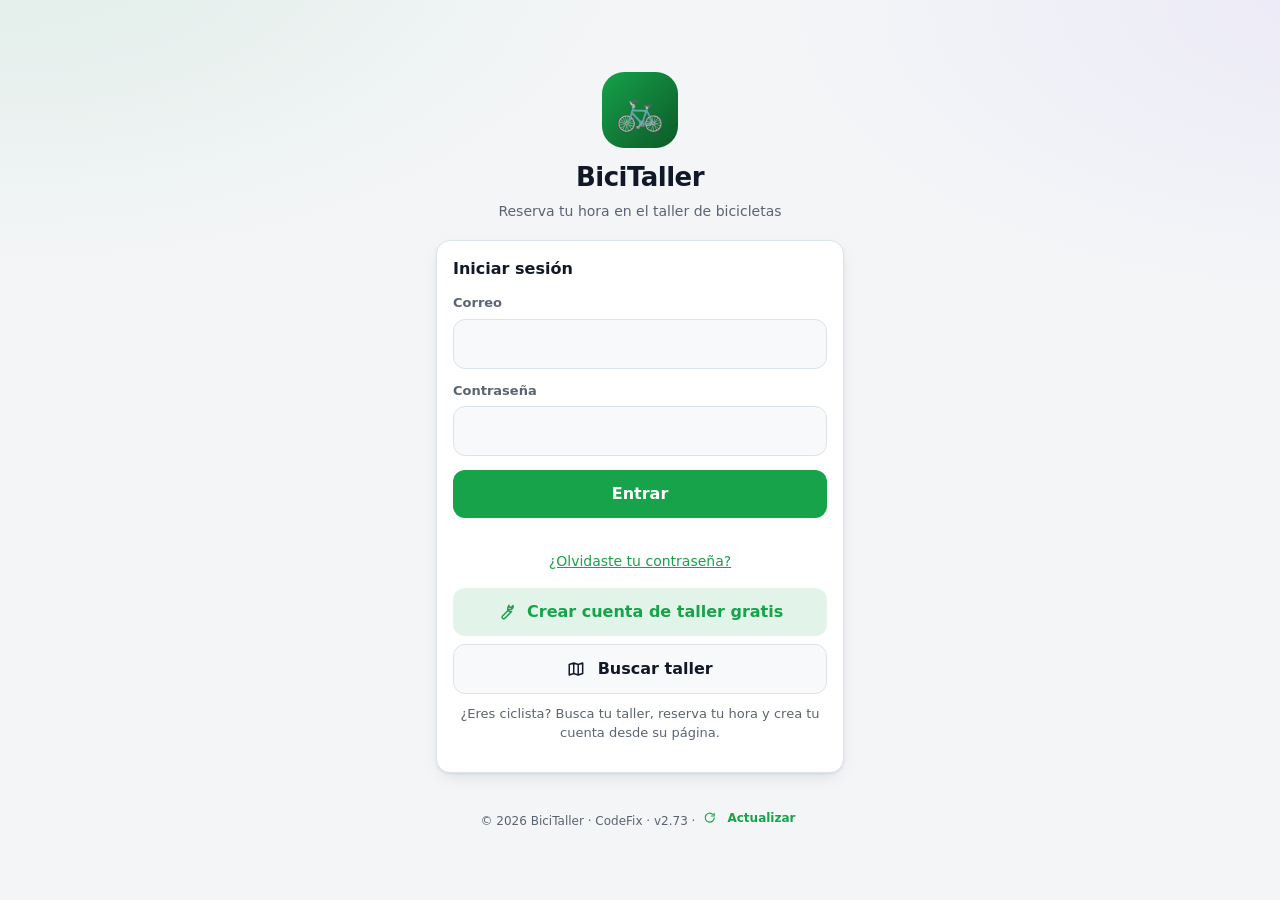
==== commit 529eacd8: "G35: Billetera, BiciTaller y Estaciona pasan al núcleo 2.71 (modulos.js, qr.js, dominio.sql); 🔒 3 cl" ====
--- a/admin/index.html
+++ b/admin/index.html
@@ -8,6 +8,7 @@
 <title>Administración · BiciTaller</title>
 <link rel="manifest" href="../manifest.webmanifest">
 <link rel="icon" href="../icons/icon-192.png">
+<link rel="stylesheet" href="../shared/vendor/bootstrap-utilities.min.css">
 <link rel="stylesheet" href="../shared/app.css?v=2.2">
 <link rel="stylesheet" href="../shared/tema.css">
 <style>
@@ -24,6 +25,7 @@
   td { padding: 6px 0; border-bottom: 1px solid var(--line); }
   td.r { text-align: right; font-variant-numeric: tabular-nums; }
 </style>
+<script src="../shared/seguro.js"></script>
 <script src="../shared/carga.js"></script>
 <script src="../shared/humano.js"></script>
 <script>window.CFX_BARRA = { orden: ['resumen', 'talleres', '+', 'clientes', 'ajustes'], nuevo: { texto: 'Taller', ir: 'talleres', foco: '#nCrear' } }; // barra de abajo (núcleo)</script>
--- a/shared/tema.css
+++ b/shared/tema.css
@@ -177,6 +177,9 @@
 /* Los textos siempre caben en su cuadro (palabras largas, correos y links se cortan bien) */
 .card, .tarjeta, .item, .cfx-grilla > *, .kpi, .stats > *, dialog, .modal-caja, .sheet, .hoja { overflow-wrap: anywhere; min-width: 0; }
 h1, h2, h3 { overflow-wrap: anywhere; }
+/* Botones: nunca partir una palabra a la mitad ("Efectiv-o"); en celular angosto, menos relleno para que quepa. */
+button, .btn, .chip, .pill { overflow-wrap: normal; word-break: normal; }
+@media (max-width: 360px) { .card button, .card .btn, .tarjeta button { padding-left: 10px; padding-right: 10px; gap: 4px; } }
 .cfx-grilla > button, .cfx-grilla > a { text-wrap: balance; }
 /* Tarjetas de menú (Ajustes / Más): el ícono en su cuadro con brillo de la marca */
 .cfx-aj > button > span:first-child { display: grid; place-items: center; width: 44px; height: 44px; border-radius: 14px; font-size: 22px !important;
@@ -248,16 +251,16 @@
 .cfx-desliza { overflow-x: auto !important; flex-wrap: nowrap !important; scrollbar-width: none; scroll-snap-type: x proximity; }
 .cfx-desliza::-webkit-scrollbar { display: none; }
 .cfx-desliza > * { flex: none !important; scroll-snap-align: start; }
-.cfx-desliza.cfx-d-der { -webkit-mask-image: linear-gradient(90deg, #000 calc(100% - 36px), transparent); mask-image: linear-gradient(90deg, #000 calc(100% - 36px), transparent); }
-.cfx-desliza.cfx-d-izq { -webkit-mask-image: linear-gradient(90deg, transparent, #000 36px); mask-image: linear-gradient(90deg, transparent, #000 36px); }
-.cfx-desliza.cfx-d-izq.cfx-d-der { -webkit-mask-image: linear-gradient(90deg, transparent, #000 36px, #000 calc(100% - 36px), transparent); mask-image: linear-gradient(90deg, transparent, #000 36px, #000 calc(100% - 36px), transparent); }
+.cfx-desliza.cfx-d-der { -webkit-mask-image: linear-gradient(90deg, #000 calc(100% - 22px), transparent); mask-image: linear-gradient(90deg, #000 calc(100% - 22px), transparent); }
+.cfx-desliza.cfx-d-izq { -webkit-mask-image: linear-gradient(90deg, transparent, #000 22px); mask-image: linear-gradient(90deg, transparent, #000 22px); }
+.cfx-desliza.cfx-d-izq.cfx-d-der { -webkit-mask-image: linear-gradient(90deg, transparent, #000 22px, #000 calc(100% - 22px), transparent); mask-image: linear-gradient(90deg, transparent, #000 22px, #000 calc(100% - 22px), transparent); }
 /* Botones: el texto en una línea y el ícono al centro con el texto. */
 button, .btn, a.btn, .chip { align-items: center; }
 .chip, .seg > button, .tabs > button, .cp-tabs > button { white-space: nowrap; }
 /* ===== Núcleo 2.20 · Lo último de cada pestaña nunca queda bajo la barra ni el + (barra 62 px + mitad del + + 16 px) ===== */
 @media (max-width: 899px) {
-  body.cfx-con-barra { padding-bottom: calc(112px + env(safe-area-inset-bottom)) !important; }
-  body.cfx-con-barra .cfx-pad-barra { padding-bottom: calc(112px + env(safe-area-inset-bottom)) !important; }
+  body.cfx-con-barra { padding-bottom: calc(136px + env(safe-area-inset-bottom)) !important; }
+  body.cfx-con-barra .cfx-pad-barra { padding-bottom: calc(136px + env(safe-area-inset-bottom)) !important; }
 }
 /* Botones chicos (chips, ✕) con alto táctil de 40 px */
 button.chip, a.chip, [role="button"].chip { min-height: 40px; }
@@ -280,3 +283,35 @@
 }
 @media (min-width: 900px) { .cfx-barra-asa { display: none !important; } }
 @media (prefers-reduced-motion: reduce) { nav.cfx-barra { transition: none !important; } }
+/* ===== Núcleo 2.40 · U14 ===== */
+/* Etiquetas PRO/FREE/números: nunca se parten ("PR / O") ni se achican en una fila. */
+.pill, .pill.pro, .pill.gold, .cfx-plan { white-space: nowrap; flex: none; }
+/* Cifras: ícono arriba, número y texto abajo, sin cortes (CodeFix: <div class="cfx-cifras"><div><i>🔔</i><b>3</b><span>con avisos</span></div>…</div>). */
+.cfx-cifras { width: 100%; box-sizing: border-box; display: grid; grid-template-columns: repeat(auto-fit, minmax(90px, 1fr)); gap: 8px; margin: 8px 0; list-style: none; padding: 0; }
+.cfx-cifras > * { display: flex; flex-direction: column; align-items: center; justify-content: flex-start; gap: 2px; text-align: center; padding: 10px 6px; border-radius: 12px; background: var(--cfx-suave, rgba(127,127,127,.08)); min-width: 0; }
+.cfx-cifras i { font-style: normal; font-size: 20px; line-height: 1; color: var(--cfx-acento, currentColor); }
+.cfx-cifras i svg, .cfx-cifras i .ic-e { width: 22px !important; height: 22px !important; margin: 0 !important; }
+.cfx-cifras b { font-size: 20px; line-height: 1.2; }
+.cfx-cifras span { font-size: 12px; line-height: 1.25; color: var(--cfx-texto-2, #5b6472); overflow-wrap: anywhere; }
+
+/* ---------- G20 · H1 Ultra responsivo (núcleo 2.57). Bootstrap 5.3.8 (solo utilidades: d-flex, gap-2, text-truncate, rounded-circle…) va en vendor/. ----------
+   Orilla pareja a los lados (16 px; 12 px en teléfonos de 360 o menos). Las tiras que se deslizan de lado empiezan y terminan en la orilla:
+   el difuminado cae sobre ese margen y no tapa la primera ni la última pestaña. */
+:root { --cfx-orilla: 16px; }
+@media (max-width: 360px) { :root { --cfx-orilla: 12px; } }
+.cfx-desliza { scroll-padding-inline: var(--cfx-orilla); }
+nav.tabs.sub.cfx-desliza, main > .cfx-desliza, .view > .cfx-desliza, main > section > .cfx-desliza { padding-left: var(--cfx-orilla) !important; padding-right: var(--cfx-orilla) !important; }
+main > .cfx-desliza, .view > .cfx-desliza, main > section > .cfx-desliza { margin-left: calc(-1 * var(--cfx-orilla)) !important; margin-right: calc(-1 * var(--cfx-orilla)) !important; }
+@media (max-width: 360px) { main { padding-left: var(--cfx-orilla) !important; padding-right: var(--cfx-orilla) !important; } }
+/* Íconos solos (sin palabras): botón redondo (ayuda.js marca .cfx-redondo). */
+.cfx-redondo { border-radius: 50% !important; padding: 0 !important; display: inline-grid !important; place-items: center;
+  width: var(--cfx-r, 40px) !important; height: var(--cfx-r, 40px) !important; min-width: 0 !important; min-height: 0 !important; flex: none !important; align-self: center; }
+/* Texto corto en el botón y la explicación abajo, sola y chica. */
+.cfx-nota-btn { display: block; margin: 6px 2px 0; font-size: 12.5px; line-height: 1.35; color: var(--cfx-texto-2, var(--muted, #5b6472)); }
+.cfx-nota-btn + button, .cfx-nota-btn + .btns { margin-top: 6px; }
+/* Nada se sale del ancho: imágenes, tablas y textos largos (correos, links) se ajustan. */
+img, video, canvas, svg { max-width: 100%; }
+.card, .tarjeta, .cfx-hm-zona { min-width: 0; overflow-wrap: anywhere; }
+.card button, .card .btn, .tarjeta button { overflow-wrap: normal; }
+/* G27: deslizar un menú de pestañas mueve solo ese menú (el gesto no pasa a la página ni a otro menú). */
+nav.tabs.sub, [role=tablist], [data-cfx-pestanas], .seg, .segs, .seg2, .tabs2, nav.cfx-barra { overscroll-behavior-x: contain; }
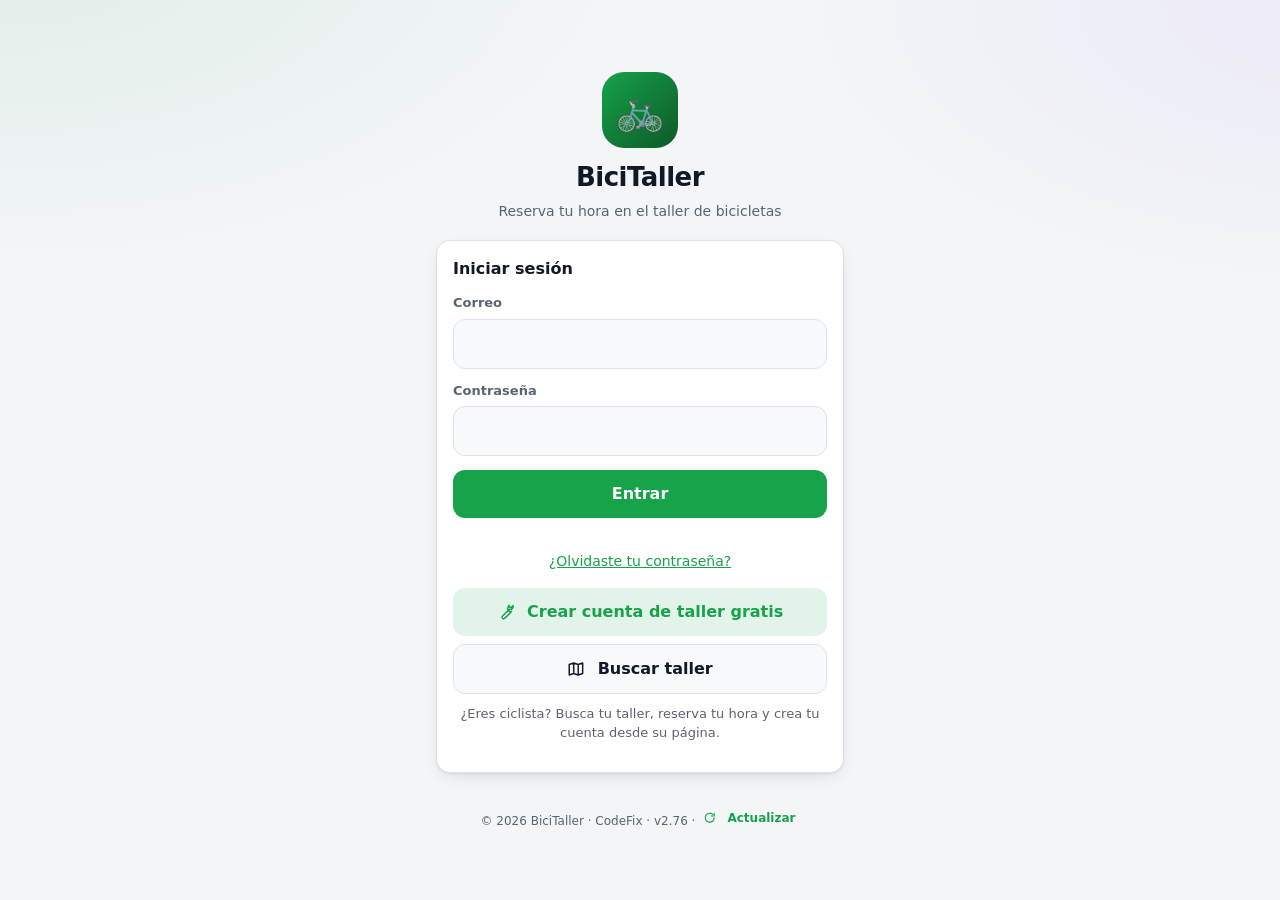
==== commit fc33718b: "G42a/b/c/k/d · Núcleo universal 2.75: ⬆️ subir, 🪟 ventanas (✕+Cerrar / ← Volver), 📌 títulos fijos, ✋" ====
--- a/admin/index.html
+++ b/admin/index.html
@@ -86,5 +86,6 @@
 <script src="../shared/ayuda.js"></script>
 <script src="../shared/datos.js"></script>
 <script src="../shared/vitrina.js"></script>
+<script src="../shared/ui.js"></script>
 </body>
 </html>
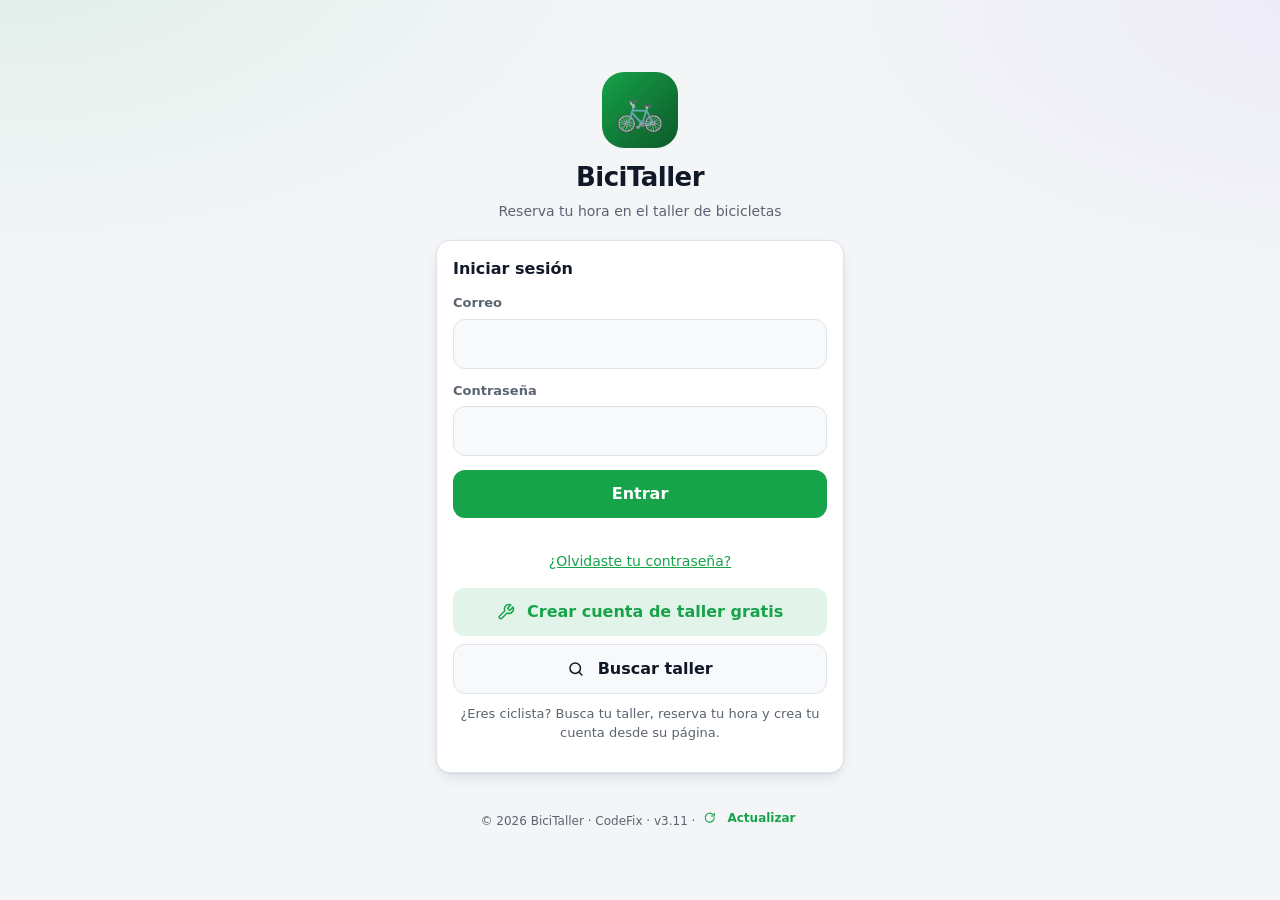
==== commit b1a162bb: "G95: 🎁 prueba 7 días por botón (Premium y módulos), 1 vez por correo · todos parten FREE Co-Authored" ====
--- a/admin/index.html
+++ b/admin/index.html
@@ -41,11 +41,11 @@
   <section class="view" id="v-resumen"></section>
   <section class="view" id="v-talleres">
     <div class="card"><h2>📣 Invita talleres: registro gratis con link y QR</h2>
-      <p class="muted" style="margin-top:0">Cualquier taller crea su cuenta solo, gratis y con <b class="nRegalo">30</b> días de Premium de regalo. Los ciclistas usan el mismo link para buscar su taller.</p>
+      <p class="muted" style="margin-top:0">Cualquier taller crea su cuenta solo, gratis (y prueba Premium con un botón 🎁, una vez). Los ciclistas usan el mismo link para buscar su taller.</p>
       <div class="aviso hidden" id="rCerrado"><div class="grow">⛔ El registro abierto está apagado. Actívalo en Ajustes → Reglas.</div></div>
       <div class="link" id="rLink"></div>
       <div class="btns"><button id="rCompartir" type="button">📤 Compartir</button><button class="alt" id="rQR" type="button">QR y afiche</button><a class="btn ghost" id="rDir" target="_blank" rel="noopener">🗺️ Directorio</a></div></div>
-    <details class="card solo-admin"><summary class="clic" style="font-weight:700">➕ Crear un taller yo mismo</summary><p class="muted">Con su correo y una contraseña inicial que le mandas por WhatsApp. Parte con <b class="nRegalo">30</b> días de Premium de regalo.</p>
+    <details class="card solo-admin"><summary class="clic" style="font-weight:700">➕ Crear un taller yo mismo</summary><p class="muted">Con su correo y una contraseña inicial que le mandas por WhatsApp. Parte gratis y prueba Premium con un botón 🎁 (una vez).</p>
       <div class="row"><div><label for="nTaller">Nombre del taller</label><input id="nTaller" maxlength="80" placeholder="Bici Sur"></div><div><label for="nDueno">Nombre del dueño</label><input id="nDueno" maxlength="80"></div></div>
       <div class="row"><div><label for="nEmail">Correo del dueño</label><input id="nEmail" type="email" autocomplete="off"></div><div><label for="nTel">WhatsApp</label><input id="nTel" inputmode="tel"></div></div>
       <label for="nPass">Contraseña inicial</label><input id="nPass" autocomplete="off">
--- a/shared/app.css
+++ b/shared/app.css
@@ -189,7 +189,7 @@
 dialog { border: 0; border-radius: var(--r); padding: 0; width: min(560px, calc(100vw - 24px)); max-height: calc(100vh - 40px);
   background: var(--card); color: var(--text); box-shadow: 0 20px 60px rgba(0, 0, 0, .35); }
 dialog::backdrop { background: rgba(15, 23, 42, .55); }
-dialog .card { margin: 0; border: 0; box-shadow: none; }
+dialog .card { margin: 0 0 12px; border: 0; box-shadow: none; } /* G81 a: espacio entre cards */
 #toast { position: fixed; left: 50%; bottom: calc(92px + env(safe-area-inset-bottom)); transform: translateX(-50%) translateY(14px);
   background: var(--text); color: var(--card); padding: 12px 18px; border-radius: 14px; font-weight: 500; opacity: 0;
   pointer-events: none; transition: .22s; max-width: 92vw; z-index: 100; text-align: center; }
@@ -217,6 +217,11 @@
 .items .it input[data-k=nombre] { grid-column: 1 / -1; }
 .items .it input { padding: 9px 10px; }
 .items .it button { padding: 6px; }
+.items .it .ap { grid-column: 1 / -1; font-size: 13px; font-weight: 700; margin-top: -2px; }
+.items .it .fd { grid-column: 1 / -1; display: flex; gap: 8px; align-items: center; margin-top: -2px; font-size: 13px; }
+.items .it .fd img { width: 56px; height: 56px; object-fit: cover; border-radius: 8px; cursor: zoom-in; background: var(--cfx-borde, #e2e8f0); }
+.items .it .fd label { margin: 0; cursor: pointer; color: var(--brand); font-weight: 700; }
+.items .it .ap.si { color: var(--ok); } .items .it .ap.no { color: var(--bad); } .items .it .ap.pend { color: var(--warn); }
 .tl { list-style: none; padding: 0; margin: 10px 0 0; }
 .tl li { position: relative; padding: 0 0 14px 26px; color: var(--muted); font-size: 14px; }
 .tl li::before { content: ''; position: absolute; left: 5px; top: 6px; width: 11px; height: 11px; border-radius: 50%; background: var(--line); }
@@ -248,3 +253,6 @@
 .flotante.cfx-esconde { opacity: 0; transform: scale(.8); pointer-events: none; }
 .cfx-cab > .flotante.en-cab { position: relative; right: auto; bottom: auto; width: 36px; height: 36px; min-height: 0; font-size: 16px; display: grid; place-items: center; box-shadow: 0 1px 3px rgba(15, 23, 42, .12); }
 .cfx-cab > .flotante.en-cab svg { width: 20px; height: 20px; margin: 0; }
+
+/* G91 🚲 horario: las horas caben a 320 px */
+input[type=time].hora { min-width: 0; flex: 1 1 0; padding: 8px 4px; font-size: 15px; text-align: center; }
--- a/shared/tema.css
+++ b/shared/tema.css
@@ -38,6 +38,11 @@
 /* Detalles comunes que dan la misma "familia" sin cambiar cómo funciona cada pantalla */
 body { font-family: var(--cfx-letra); -webkit-font-smoothing: antialiased; }
 input, select, textarea, button { font-family: inherit; }
+/* G87 G 🔤 Los textos se quedan dentro de su caja: una palabra o link largo se parte en vez de salirse del borde.
+   La barra de abajo y lo que la app corta con "…" (nowrap) no cambian. */
+body { overflow-wrap: anywhere; }
+:is(h1, h2, h3, h4, p, li, label, td, th, small, b, strong, .card, .tarjeta) { overflow-wrap: anywhere; min-width: 0; }
+pre, code, kbd { white-space: pre-wrap; overflow-wrap: anywhere; }
 :focus-visible { outline: 3px solid color-mix(in srgb, var(--brand, var(--marca, #2563eb)) 45%, transparent); outline-offset: 2px; }
 /* ===== Núcleo 1.2 · Barra de abajo común (nucleo/barra.js): [principal][principal][ + ][principal][Más] =====
    En celulares y tablets. En computador cada app mantiene su menú (barra lateral, etc.). */
@@ -315,3 +320,29 @@
 .card button, .card .btn, .tarjeta button { overflow-wrap: normal; }
 /* G27: deslizar un menú de pestañas mueve solo ese menú (el gesto no pasa a la página ni a otro menú). */
 nav.tabs.sub, [role=tablist], [data-cfx-pestanas], .seg, .segs, .seg2, .tabs2, nav.cfx-barra { overscroll-behavior-x: contain; }
+
+/* G58 🎨 Íconos parejos: el azul de los íconos es el color de la app, y con "Colores a tu gusto → Íconos" cambian TODOS
+   (menús, títulos, tarjetas, pestañas y botones sin relleno). Verde, rojo y ámbar siguen diciendo bien/mal/ojo. */
+html .ic-e.azul { color: var(--brand, var(--marca, #2563eb)); }
+html.cfx-col-ico .ic-e:not(.verde):not(.rojo):not(.ambar):not(.oro) { color: var(--cfx-icono) !important; }
+html.cfx-col-ico :is(button, .btn, .chip, [role=tab]):not(.ghost):not(.lnk):not(.alt):not(.sec):not(.cfx-fila):not(:is(nav.tabs, .seg, .segs, .tabs2) button:not(.on):not(.activo)) .ic-e:not(.verde):not(.rojo):not(.ambar):not(.oro) { color: inherit !important; }
+html.cfx-col-ico :is(nav.tabs, .seg, .segs, .tabs2) button:not(.on):not(.activo) .ic-e { color: var(--cfx-icono) !important; }
+
+/* ---------- G42e · Bootstrap 5.3.8 conectado al diseño CodeFix (núcleo 2.78) ----------
+   Las utilidades de Bootstrap (text-body-secondary, border, rounded-*, shadow, link-*…) usan los MISMOS colores de la app:
+   claro/oscuro, color de marca, Pro y 🎨 Colores a tu gusto (todo sale de var(--cfx-*)). No se carga el Bootstrap completo:
+   sus .btn/.card/.modal/.row/.toast chocarían con los de las apps. */
+:root, :root[data-bs-theme] {
+  --bs-body-bg: var(--cfx-fondo); --bs-body-color: var(--cfx-texto); --bs-emphasis-color: var(--cfx-texto);
+  --bs-secondary-color: var(--cfx-texto-2); --bs-tertiary-color: var(--cfx-texto-2); --bs-secondary-bg: var(--cfx-campo); --bs-tertiary-bg: var(--cfx-tarjeta);
+  --bs-border-color: var(--cfx-borde); --bs-border-color-translucent: color-mix(in srgb, var(--cfx-borde) 70%, transparent);
+  --bs-border-radius: var(--cfx-radio-chico); --bs-border-radius-sm: 8px; --bs-border-radius-lg: var(--cfx-radio); --bs-border-radius-xl: 20px; --bs-border-radius-xxl: 28px;
+  --bs-font-sans-serif: var(--cfx-letra); --bs-body-font-family: var(--cfx-letra);
+  --bs-primary: var(--brand, var(--marca, #2563eb)); --bs-link-color: var(--brand, var(--marca, #2563eb)); --bs-link-hover-color: var(--brand, var(--marca, #2563eb));
+  --bs-success: var(--cfx-ok); --bs-danger: var(--cfx-mal); --bs-warning: var(--cfx-aviso);
+  --bs-box-shadow: var(--cfx-sombra); --bs-box-shadow-sm: 0 1px 3px rgba(15, 23, 42, .1); --bs-focus-ring-color: color-mix(in srgb, var(--brand, var(--marca, #2563eb)) 30%, transparent);
+}
+/* G81 a · botones de un toque (chips) del núcleo: fila que envuelve, activo con el color de la app. */
+.cfx-chips { display: flex; flex-wrap: wrap; gap: 8px; margin: 4px 0 8px; }
+.cfx-chips .cfx-chip { flex: 1 1 auto; min-width: 0; min-height: 38px; padding: 6px 10px; border-radius: 999px; border: 1px solid var(--cfx-borde, #d0d5dd); background: transparent; color: inherit; font: inherit; font-size: 15px; line-height: 1.2; font-weight: 600; cursor: pointer; box-shadow: none; }
+.cfx-chips .cfx-chip.on { background: var(--brand, var(--marca, #2563eb)); border-color: var(--brand, var(--marca, #2563eb)); color: var(--cfx-mas-ink, #fff); }
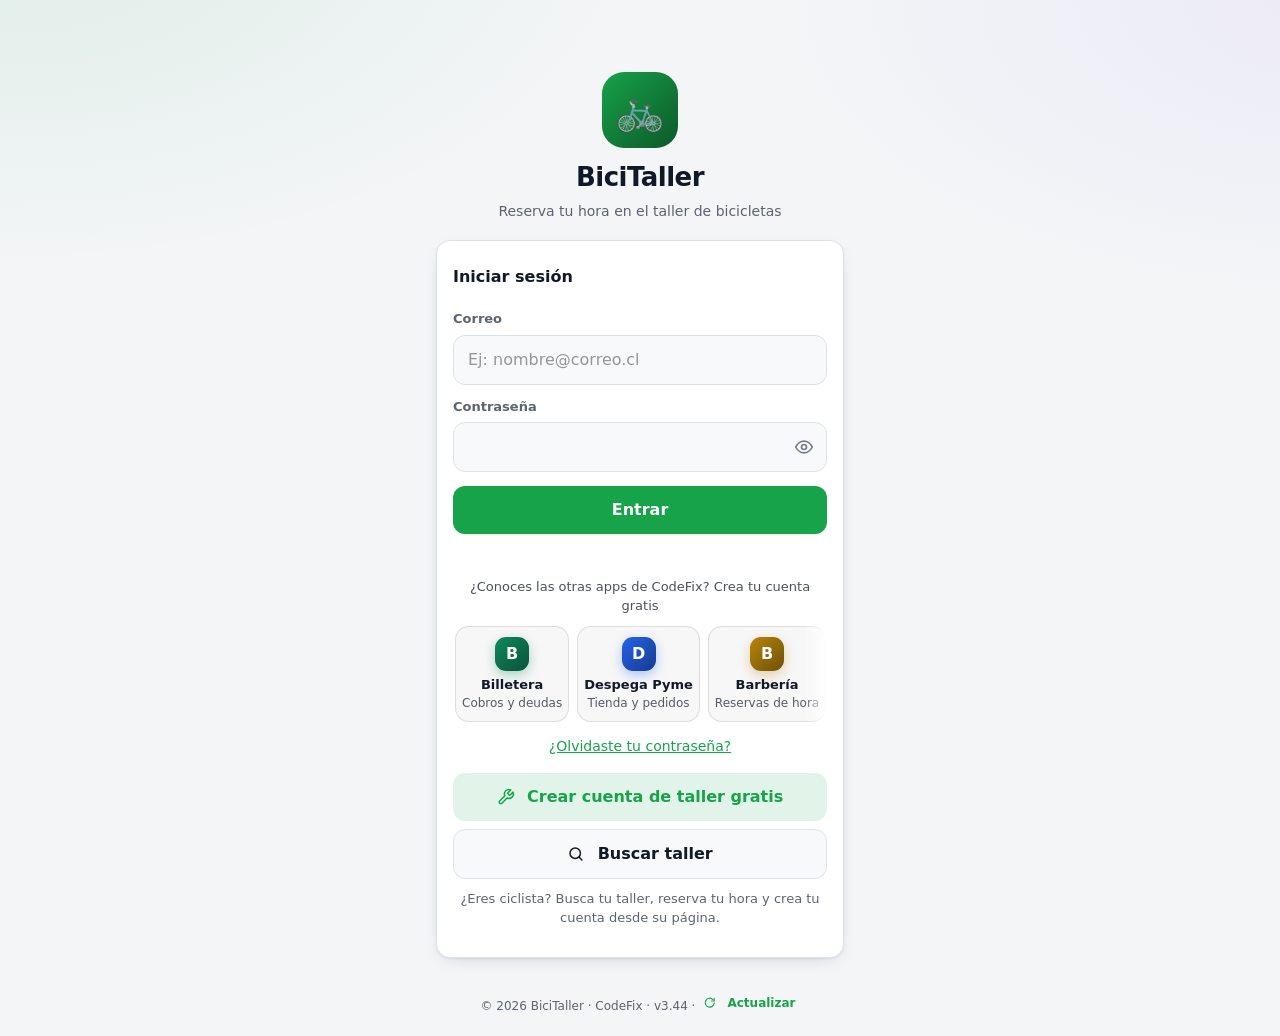
==== commit 96821cdd: "G138: errores de Josué 21/11 · núcleo 3.34 (micrófono en su esquina, teclado sin subir la cabecera, " ====
--- a/admin/index.html
+++ b/admin/index.html
@@ -2,7 +2,7 @@
 <html lang="es">
 <head>
 <meta charset="utf-8">
-<meta name="viewport" content="width=device-width, initial-scale=1, viewport-fit=cover">
+<meta name="viewport" content="width=device-width, initial-scale=1, viewport-fit=cover, interactive-widget=resizes-content">
 <meta name="theme-color" content="#0f172a">
 <meta name="robots" content="noindex">
 <title>Administración · BiciTaller</title>
--- a/shared/tema.css
+++ b/shared/tema.css
@@ -68,8 +68,8 @@
     font-size: 21px !important; line-height: 1 !important; background: none !important; box-shadow: none !important; border-radius: 0 !important; color: inherit !important;
   }
   nav.cfx-barra svg { width: 23px !important; height: 23px !important; display: block; margin: 0 auto; }
-  nav.cfx-barra > .on, nav.cfx-barra > .activo, nav.cfx-barra > [aria-current="page"] { color: var(--brand, var(--marca, #2563eb)) !important; }
-  nav.cfx-barra > .on::before, nav.cfx-barra > .activo::before { content: ''; position: absolute; top: 0; left: 30%; right: 30%; height: 3px; border-radius: 0 0 3px 3px; background: currentColor; }
+  nav.cfx-barra > .on, nav.cfx-barra > .activo, nav.cfx-barra > [aria-current="page"], nav.cfx-barra > .cfx-mas-on { color: var(--brand, var(--marca, #2563eb)) !important; }
+  nav.cfx-barra > .on::before, nav.cfx-barra > .activo::before, nav.cfx-barra > .cfx-mas-on::before { content: ''; position: absolute; top: 0; left: 30%; right: 30%; height: 3px; border-radius: 0 0 3px 3px; background: currentColor; }
   /* El + grande, con color, un poco más arriba que el resto */
   nav.cfx-barra > .cfx-mas { overflow: visible; color: var(--cfx-texto) !important; font-size: 0 !important; justify-content: center !important; }  /* solo el +, sin texto */
   nav.cfx-barra > .cfx-mas::before { display: none; }
@@ -266,6 +266,9 @@
 @media (max-width: 899px) {
   body.cfx-con-barra { padding-bottom: calc(136px + env(safe-area-inset-bottom)) !important; }
   body.cfx-con-barra .cfx-pad-barra { padding-bottom: calc(136px + env(safe-area-inset-bottom)) !important; }
+  /* G116: con el pie al final, el pie mismo deja el espacio del + (sin hueco grande debajo). */
+  body.cfx-con-barra.cfx-con-pie { padding-bottom: calc(66px + env(safe-area-inset-bottom)) !important; }
+  body.cfx-con-barra.cfx-con-pie .cfx-pie { padding-bottom: 30px !important; }
 }
 /* Botones chicos (chips, ✕) con alto táctil de 40 px */
 button.chip, a.chip, [role="button"].chip { min-height: 40px; }
@@ -285,6 +288,8 @@
     border: 0; background: none; cursor: pointer; display: none; place-items: center; -webkit-tap-highlight-color: transparent; }
   .cfx-barra-asa::before { content: ''; width: 44px; height: 5px; border-radius: 3px; background: var(--cfx-texto-2, #5b6472); opacity: .55; box-shadow: 0 0 0 2px var(--cfx-tarjeta, #fff); }
   html.cfx-barra-oculta .cfx-barra-asa { display: grid; }
+  /* G138: escribiendo (teclado abierto) la barra de abajo y su asa no ocupan espacio */
+  html.cfx-teclado nav.cfx-barra, html.cfx-teclado .cfx-barra-asa { display: none !important; }
 }
 @media (min-width: 900px) { .cfx-barra-asa { display: none !important; } }
 @media (prefers-reduced-motion: reduce) { nav.cfx-barra { transition: none !important; } }
@@ -346,3 +351,27 @@
 .cfx-chips { display: flex; flex-wrap: wrap; gap: 8px; margin: 4px 0 8px; }
 .cfx-chips .cfx-chip { flex: 1 1 auto; min-width: 0; min-height: 38px; padding: 6px 10px; border-radius: 999px; border: 1px solid var(--cfx-borde, #d0d5dd); background: transparent; color: inherit; font: inherit; font-size: 15px; line-height: 1.2; font-weight: 600; cursor: pointer; box-shadow: none; }
 .cfx-chips .cfx-chip.on { background: var(--brand, var(--marca, #2563eb)); border-color: var(--brand, var(--marca, #2563eb)); color: var(--cfx-mas-ink, #fff); }
+
+/* G113 b · 🗂️ CFX_CAJA (ui.js): elegir entre muchas opciones = botón con la elegida (imagen/ícono + nombre ▾);
+   al tocarlo se abre la lista hacia abajo. Misma caja en las 6 apps y el CM (antes: MisApps.cajaApps solo en el CM). */
+.ca { margin: 4px 0 10px; border: 1px solid var(--cfx-borde, #dce3ea); border-radius: 16px; background: var(--cfx-tarjeta, #fff); overflow: hidden; }
+.ca .ca-btn, .ca .ca-op { display: flex; align-items: center; gap: 12px; width: 100%; min-height: 56px; padding: 8px 12px; margin: 0; border: 0; border-radius: 0; background: transparent; color: var(--cfx-texto, #111827); text-align: left; font: inherit; box-shadow: none; cursor: pointer; }
+.ca .ca-img { flex: none; width: 40px; height: 40px; border-radius: 10px; object-fit: cover; background: color-mix(in srgb, var(--cfx-texto, #111827) 8%, transparent); display: inline-flex; align-items: center; justify-content: center; font-size: 20px; }
+.ca .ca-img.sin { display: inline-block; border: 1px solid var(--cfx-borde, #dce3ea); }
+.ca .ca-img.ca-punto { width: 14px; height: 14px; border-radius: 50%; margin: 0 13px; }
+.ca .ca-txt { flex: 1; min-width: 0; display: flex; flex-direction: column; line-height: 1.2; }
+.ca .ca-txt b { font-size: 16px; overflow: hidden; text-overflow: ellipsis; white-space: nowrap; }
+.ca .ca-txt small { font-size: 12.5px; color: var(--cfx-texto-2, #6b7280); font-weight: 500; }
+.ca .ca-flecha { flex: none; width: 10px; height: 10px; border-right: 2.5px solid currentColor; border-bottom: 2.5px solid currentColor; transform: rotate(45deg); margin: 0 6px 4px; opacity: .7; transition: transform .15s; }
+.ca.abierta .ca-flecha { transform: rotate(-135deg); margin-bottom: -4px; }
+.ca .ca-lista { border-top: 1px solid var(--cfx-borde, #dce3ea); padding: 4px 0; max-height: 60vh; overflow-y: auto; }
+.ca .ca-fila { display: flex; align-items: center; }
+.ca .ca-fila .ca-op { min-height: 52px; }
+.ca .ca-fila .ca-img:not(.ca-punto) { width: 34px; height: 34px; border-radius: 9px; font-size: 18px; }
+.ca .ca-fila.on .ca-op { background: color-mix(in srgb, var(--brand, var(--marca, #2563eb)) 12%, transparent); }
+.ca .ca-fila.on .ca-txt b { color: var(--brand, var(--marca, #2563eb)); }
+.ca .ca-ok { flex: none; font-weight: 800; color: var(--brand, var(--marca, #2563eb)); }
+.ca .ca-ed { display: flex; gap: 6px; padding-right: 10px; flex: none; }
+.ca .ca-ed button { min-height: 34px; padding: 0 10px; font-size: 13px; }
+.ca .ca-cambiar { display: block; margin: 6px 12px 8px auto; }
+@media (min-width: 900px) { .ca { max-width: 520px; } }
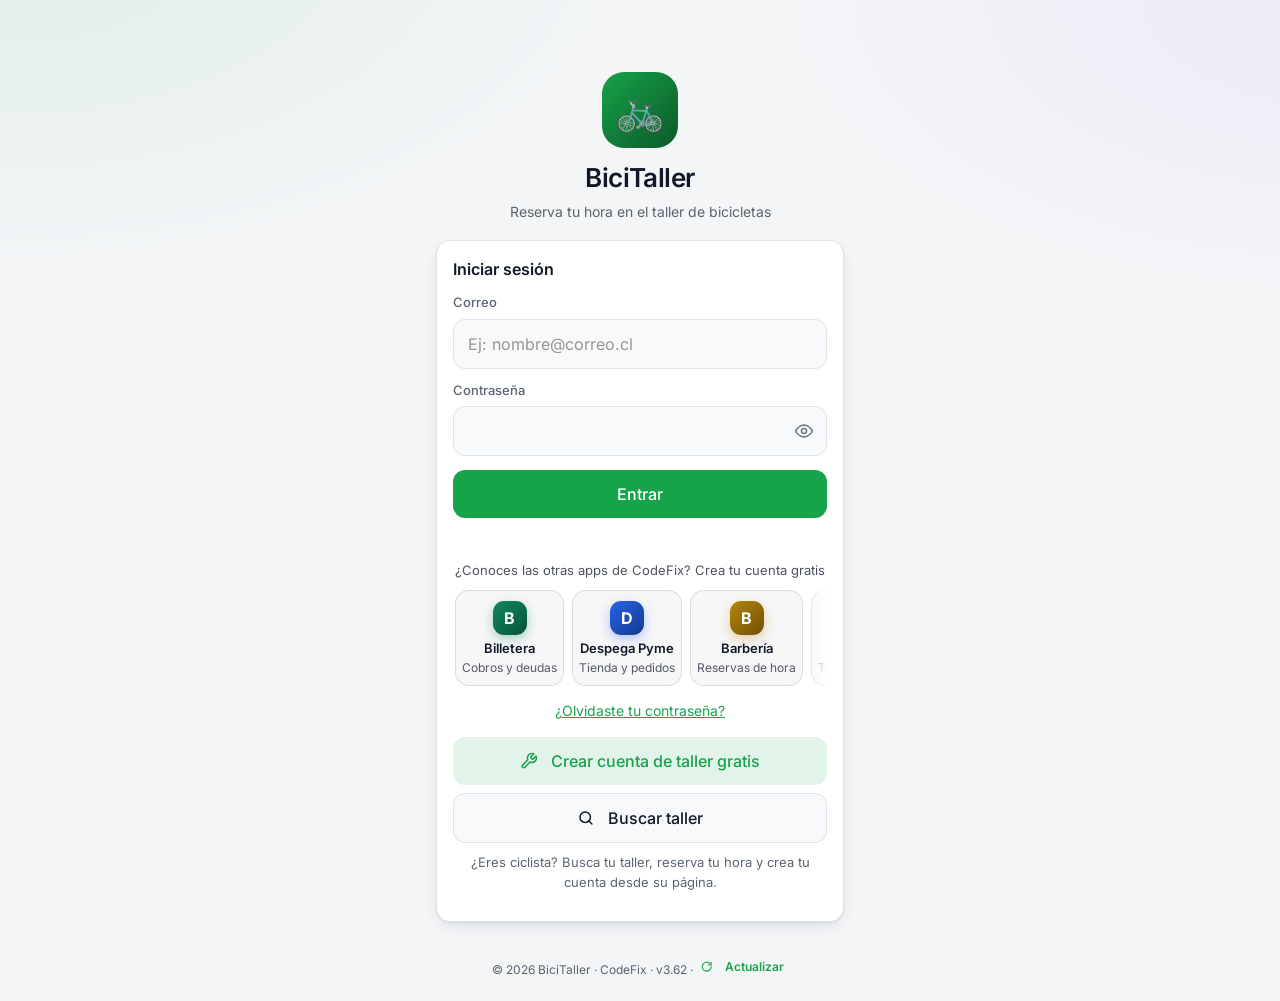
==== commit e4ad9a7c: "G157: 🔎 buscar y filtrar en el núcleo (CFX_FILTRO: búsqueda en la pantalla + filtros por fecha, tipo" ====
--- a/admin/index.html
+++ b/admin/index.html
@@ -87,5 +87,6 @@
 <script src="../shared/datos.js"></script>
 <script src="../shared/vitrina.js"></script>
 <script src="../shared/ui.js"></script>
+<script src="../shared/filtro.js"></script>
 </body>
 </html>
--- a/shared/tema.css
+++ b/shared/tema.css
@@ -3,11 +3,19 @@
    Cada app conserva SU color de marca (--brand / --marca), y el que elige el negocio en la app sigue mandando
    (se aplica en línea sobre <html> y le gana a este archivo). Se carga DESPUÉS del CSS propio de cada app.
    Las variables tienen los nombres de todas las apps (brand/bg/card/text… y marca/fondo/tarjeta/texto…). */
+/* G143 🔤 UNA letra para las 7 apps (alojada aquí: sin Google, funciona sin internet). Variables: todos los grosores en 1 archivo,
+   así Delgada/Normal/Gruesa se notan (la letra del sistema de Android solo trae 400/500/700). Se elige en Mi perfil → 🎨 Personalizar → 🔤 Letra. */
+@font-face { font-family: "CFX Inter"; font-style: normal; font-weight: 100 900; font-display: swap; src: url(vendor/letras/inter.woff2) format("woff2"); unicode-range: U+0000-00FF,U+0131,U+0152-0153,U+02BB-02BC,U+02C6,U+02DA,U+02DC,U+0304,U+0308,U+0329,U+2000-206F,U+20AC,U+2122,U+2191,U+2193,U+2212,U+2215,U+FEFF,U+FFFD; }
+@font-face { font-family: "CFX Roboto"; font-style: normal; font-weight: 100 900; font-display: swap; src: url(vendor/letras/roboto.woff2) format("woff2"); unicode-range: U+0000-00FF,U+0131,U+0152-0153,U+02BB-02BC,U+02C6,U+02DA,U+02DC,U+0304,U+0308,U+0329,U+2000-206F,U+20AC,U+2122,U+2191,U+2193,U+2212,U+2215,U+FEFF,U+FFFD; }
+@font-face { font-family: "CFX Open Sans"; font-style: normal; font-weight: 300 800; font-display: swap; src: url(vendor/letras/open-sans.woff2) format("woff2"); unicode-range: U+0000-00FF,U+0131,U+0152-0153,U+02BB-02BC,U+02C6,U+02DA,U+02DC,U+0304,U+0308,U+0329,U+2000-206F,U+20AC,U+2122,U+2191,U+2193,U+2212,U+2215,U+FEFF,U+FFFD; }
+@font-face { font-family: "CFX Montserrat"; font-style: normal; font-weight: 100 900; font-display: swap; src: url(vendor/letras/montserrat.woff2) format("woff2"); unicode-range: U+0000-00FF,U+0131,U+0152-0153,U+02BB-02BC,U+02C6,U+02DA,U+02DC,U+0304,U+0308,U+0329,U+2000-206F,U+20AC,U+2122,U+2191,U+2193,U+2212,U+2215,U+FEFF,U+FFFD; }
+@font-face { font-family: "CFX Nunito"; font-style: normal; font-weight: 200 1000; font-display: swap; src: url(vendor/letras/nunito.woff2) format("woff2"); unicode-range: U+0000-00FF,U+0131,U+0152-0153,U+02BB-02BC,U+02C6,U+02DA,U+02DC,U+0304,U+0308,U+0329,U+2000-206F,U+20AC,U+2122,U+2191,U+2193,U+2212,U+2215,U+FEFF,U+FFFD; }
 :root {
   --cfx-fondo: #f3f5f7; --cfx-tarjeta: #ffffff; --cfx-campo: #f7f9fb; --cfx-texto: #111827; --cfx-texto-2: #5b6472;
   --cfx-borde: #dce3ea; --cfx-sombra: 0 1px 2px rgba(15, 23, 42, .07), 0 6px 18px -6px rgba(15, 23, 42, .14);
   --cfx-radio: 14px; --cfx-radio-chico: 12px;
-  --cfx-letra: system-ui, -apple-system, "Segoe UI", Roboto, "Helvetica Neue", Arial, sans-serif;
+  --cfx-letra-sis: system-ui, -apple-system, "Segoe UI", Roboto, "Helvetica Neue", Arial, sans-serif;
+  --cfx-letra: "CFX Inter", var(--cfx-letra-sis);
   --cfx-ok: #16a34a; --cfx-mal: #dc2626; --cfx-aviso: #ea580c;
 }
 :root, :root[data-theme="light"] {
@@ -65,9 +73,12 @@
   nav.cfx-barra > a > small, nav.cfx-barra > button > small { font: inherit !important; margin: 0 !important; }
   nav.cfx-barra > a > span:first-child, nav.cfx-barra > button > span:first-child, nav.cfx-barra .cfx-ico {
     display: grid !important; place-items: center !important; width: 26px !important; height: 26px !important; margin: 0 auto !important; padding: 0 !important;
-    font-size: 21px !important; line-height: 1 !important; background: none !important; box-shadow: none !important; border-radius: 0 !important; color: inherit !important;
+    font-size: 21px !important; line-height: 1 !important; background: none !important; box-shadow: none !important; border-radius: 0 !important; color: inherit !important; transform: none !important; filter: none !important;
   }
   nav.cfx-barra svg { width: 23px !important; height: 23px !important; display: block; margin: 0 auto; }
+  /* G143: el ícono que viene de un emoji (iconos.js .ic-e) traía margen a la derecha: se aplastaba (18 px) y quedaba corrido. */
+  nav.cfx-barra .ic-e { display: grid !important; place-items: center !important; margin: 0 !important; width: auto !important; height: auto !important; }
+  nav.cfx-barra svg { flex: none !important; }
   nav.cfx-barra > .on, nav.cfx-barra > .activo, nav.cfx-barra > [aria-current="page"], nav.cfx-barra > .cfx-mas-on { color: var(--brand, var(--marca, #2563eb)) !important; }
   nav.cfx-barra > .on::before, nav.cfx-barra > .activo::before, nav.cfx-barra > .cfx-mas-on::before { content: ''; position: absolute; top: 0; left: 30%; right: 30%; height: 3px; border-radius: 0 0 3px 3px; background: currentColor; }
   /* El + grande, con color, un poco más arriba que el resto */
@@ -85,6 +96,57 @@
   nav.cfx-barra .badge, nav.cfx-barra .punto { position: absolute !important; top: 2px !important; left: calc(50% + 6px) !important; right: auto !important; }
   body.cfx-con-barra { padding-bottom: calc(78px + env(safe-area-inset-bottom)) !important; }
 }
+/* G140 🎨 Barra a tu gusto (Mi perfil → 🎨 Personalizar): tipo y tamaño. Solo celular y tablet; en computador queda el menú lateral. */
+@media (max-width: 899px) {
+  :root[data-cfx-btipo="flotante"] nav.cfx-barra, :root[data-cfx-btipo="pildora"] nav.cfx-barra {
+    left: 10px !important; right: 10px !important; bottom: calc(10px + env(safe-area-inset-bottom)) !important; padding: 6px 4px !important;
+    border: 1px solid var(--cfx-borde) !important; border-radius: 24px !important; box-shadow: 0 10px 28px rgba(15, 23, 42, .16) !important;
+  }
+  :root:is([data-cfx-btipo="flotante"], [data-cfx-btipo="pildora"]) body.cfx-con-barra { padding-bottom: calc(92px + env(safe-area-inset-bottom)) !important; }
+  :root[data-cfx-btipo="iconos"] nav.cfx-barra > :is(a, button):not(.cfx-mas):not(.cfx-x) { font-size: 0 !important; gap: 0 !important; justify-content: center !important; min-height: 48px !important; }
+  :root[data-cfx-btipo="iconos"] nav.cfx-barra > :is(a, button) > small { display: none !important; }
+  :root[data-cfx-btipo="iconos"] nav.cfx-barra > :is(a, button):not(.cfx-mas) > :is(span:first-child, .cfx-ico) { width: 30px !important; height: 30px !important; font-size: 25px !important; }
+  :root[data-cfx-btipo="etiquetas"] nav.cfx-barra > :is(a, button):not(.cfx-mas) { font-size: 12.5px !important; font-weight: 700 !important; gap: 4px !important; }
+  :root[data-cfx-btipo="pildora"] nav.cfx-barra > :is(.on, .activo, [aria-current="page"], .cfx-mas-on)::before { display: none !important; }
+  :root[data-cfx-btipo="pildora"] nav.cfx-barra > :is(.on, .activo, [aria-current="page"], .cfx-mas-on):not(.cfx-mas) > :is(span:first-child, .cfx-ico) {
+    width: 52px !important; border-radius: 999px !important; background: color-mix(in srgb, var(--brand, var(--marca, #2563eb)) 16%, transparent) !important;
+  }
+  :root[data-cfx-btam="chica"] nav.cfx-barra > :is(a, button):not(.cfx-mas) { min-height: 44px !important; font-size: 10px !important; }
+  :root[data-cfx-btam="chica"] nav.cfx-barra > :is(a, button):not(.cfx-mas) > :is(span:first-child, .cfx-ico) { width: 22px !important; height: 22px !important; font-size: 18px !important; }
+  :root[data-cfx-btam="chica"] nav.cfx-barra > :is(a, button):not(.cfx-mas) svg { width: 20px !important; height: 20px !important; }
+  :root[data-cfx-btam="grande"] nav.cfx-barra > :is(a, button):not(.cfx-mas) { min-height: 60px !important; font-size: 13px !important; }
+  :root[data-cfx-btam="grande"] nav.cfx-barra > :is(a, button):not(.cfx-mas) > :is(span:first-child, .cfx-ico) { width: 32px !important; height: 32px !important; font-size: 26px !important; }
+  :root[data-cfx-btam="grande"] nav.cfx-barra > :is(a, button):not(.cfx-mas) svg { width: 28px !important; height: 28px !important; }
+  :root[data-cfx-btam="grande"] nav.cfx-barra > .cfx-mas .cfx-ico, :root[data-cfx-btam="grande"] nav.cfx-barra > .cfx-mas > span:first-child, :root[data-cfx-btam="grande"] nav.cfx-barra > .cfx-mas > svg:first-child { width: 62px !important; height: 62px !important; }
+  :root[data-cfx-btam="grande"] body.cfx-con-barra { padding-bottom: calc(90px + env(safe-area-inset-bottom)) !important; }
+  :root[data-cfx-btam="grande"]:is([data-cfx-btipo="flotante"], [data-cfx-btipo="pildora"]) body.cfx-con-barra { padding-bottom: calc(104px + env(safe-area-inset-bottom)) !important; }
+}
+/* Vista previa de la barra dentro de 🎨 Personalizar (se ve igual en celular y computador). */
+.cfx-pe-prev { display: grid; grid-template-columns: repeat(var(--n, 5), minmax(0, 1fr)); align-items: end; margin: 6px 0 10px; padding: 6px 4px; border-top: 1px solid var(--cfx-borde);
+  background: var(--cfx-barra, var(--cfx-tarjeta)); color: var(--cfx-barra-ink, var(--cfx-texto-2)); border-radius: 12px; overflow: hidden; }
+.cfx-pe-prev > span { display: flex; flex-direction: column; align-items: center; gap: 3px; min-width: 0; font: 600 11px/1.15 var(--cfx-letra); white-space: nowrap; overflow: hidden; text-overflow: ellipsis; padding: 4px 2px; }
+.cfx-pe-prev > span > i { font-style: normal; display: grid; place-items: center; width: 26px; height: 26px; font-size: 21px; line-height: 1; }
+.cfx-pe-prev > span > i > * { width: 23px !important; height: 23px !important; font-size: inherit !important; margin: 0 !important; background: none !important; }
+.cfx-pe-prev > span.on { color: var(--cfx-barra-on, var(--brand, var(--marca, #2563eb))); }
+.cfx-pe-prev > b { display: grid; place-items: center; width: 44px; height: 44px; margin: 0 auto; border-radius: 50%; background: var(--brand, var(--marca, #2563eb)); color: var(--cfx-mas-ink, #111827); font-size: 24px; }
+.cfx-pe-prev[data-tipo="flotante"], .cfx-pe-prev[data-tipo="pildora"] { margin: 6px 8px 12px; border: 1px solid var(--cfx-borde); border-radius: 22px; box-shadow: 0 8px 20px rgba(15, 23, 42, .14); }
+.cfx-pe-prev[data-tipo="iconos"] > span { font-size: 0; gap: 0; } .cfx-pe-prev[data-tipo="iconos"] > span > i { font-size: 25px; width: 30px; height: 30px; }
+.cfx-pe-prev[data-tipo="etiquetas"] > span { font-size: 12.5px; font-weight: 700; }
+.cfx-pe-prev[data-tipo="pildora"] > span.on > i { width: 48px; border-radius: 999px; background: color-mix(in srgb, var(--brand, var(--marca, #2563eb)) 16%, transparent); }
+.cfx-pe-prev[data-tam="chica"] > span { font-size: 10px; } .cfx-pe-prev[data-tam="chica"] > span > i { font-size: 18px; width: 22px; height: 22px; }
+.cfx-pe-prev[data-tam="grande"] > span { font-size: 13px; } .cfx-pe-prev[data-tam="grande"] > span > i { font-size: 26px; width: 32px; height: 32px; }
+.cfx-pe-prev[data-tipo="iconos"] > span { font-size: 0 !important; }
+.cfx-pe-tipos { margin-bottom: 10px; }
+.cfx-pe-txt { display: grid; grid-template-columns: 34px 1fr auto; align-items: center; gap: 8px; margin: 6px 0; }
+.cfx-pe-txt > i { font-style: normal; display: grid; place-items: center; font-size: 20px; } .cfx-pe-txt > i > * { width: 22px !important; height: 22px !important; margin: 0 !important; background: none !important; }
+.cfx-pe-txt > input { min-width: 0; }
+.cfx-pe-txt > button { min-width: 40px; min-height: 40px; border-radius: 10px; border: 1px solid var(--cfx-borde); background: var(--cfx-campo); color: var(--cfx-texto); cursor: pointer; }
+.cfx-pe-temas { display: grid; grid-template-columns: repeat(auto-fill, minmax(92px, 1fr)); gap: 8px; margin: 6px 0 10px; }
+.cfx-pe-temas > button { display: flex; flex-direction: column; gap: 4px; padding: 6px; border-radius: 12px; border: 2px solid var(--cfx-borde); background: var(--cfx-tarjeta); color: var(--cfx-texto); font: 600 12px var(--cfx-letra); cursor: pointer; }
+.cfx-pe-temas > button.on { border-color: var(--brand, var(--marca, #2563eb)); }
+.cfx-pe-temas > button > .cfx-pe-mu { display: block; width: 100%; height: 26px; border-radius: 8px; border: 1px solid rgba(127, 127, 127, .3); }
+.cfx-pe-temas > button > b { font: inherit; text-align: center; }
+.cfx-pe-fab { width: 100%; margin: 24px 0 12px !important; /* G156: con aire arriba (estaba pegado) */ min-height: 44px; border-radius: 12px; border: 1px dashed var(--cfx-borde); background: none; color: var(--cfx-texto); font: 700 14px var(--cfx-letra); cursor: pointer; }
 /* Computador (900 px o más): la misma barra pasa a ser un menú lateral. Se ven todos los botones (sin "Más" ni repetidos) y el + arriba. */
 @media (min-width: 900px) {
   nav.cfx-barra {
@@ -107,6 +169,7 @@
     font-size: 19px !important; line-height: 1 !important; background: none !important; box-shadow: none !important; border-radius: 0 !important; color: inherit !important;
   }
   nav.cfx-barra svg { width: 20px !important; height: 20px !important; display: block; margin: 0 !important; padding: 0 !important; }
+  nav.cfx-barra .ic-e { margin: 0 !important; } nav.cfx-barra svg { flex: none !important; }
   nav.cfx-barra > .on, nav.cfx-barra > .activo, nav.cfx-barra > [aria-current="page"] {
     color: var(--brand, var(--marca, #2563eb)) !important; background: color-mix(in srgb, var(--brand, var(--marca, #2563eb)) 12%, transparent) !important;
   }
@@ -178,6 +241,8 @@
 .icono, .icon-btn, .btn-icono, .cfx-aj-volver, .icono-top {
   display: inline-grid; place-items: center; line-height: 1 !important; text-align: center; }
 .icono[hidden], .icon-btn[hidden], .btn-icono[hidden], .icono-top[hidden] { display: none !important; }
+/* G156: un contador con hidden (0 avisos) NUNCA se ve, aunque la app le ponga display. */
+.badge[hidden], .num[hidden], .punto[hidden] { display: none !important; }
 .icono > svg, .icon-btn > svg, .btn-icono > svg, .cfx-aj-volver > svg { display: block; margin: 0 !important; }
 /* Los textos siempre caben en su cuadro (palabras largas, correos y links se cortan bien) */
 .card, .tarjeta, .item, .cfx-grilla > *, .kpi, .stats > *, dialog, .modal-caja, .sheet, .hoja { overflow-wrap: anywhere; min-width: 0; }
@@ -375,3 +440,6 @@
 .ca .ca-ed button { min-height: 34px; padding: 0 10px; font-size: 13px; }
 .ca .ca-cambiar { display: block; margin: 6px 12px 8px auto; }
 @media (min-width: 900px) { .ca { max-width: 520px; } }
+/* G144 b · REGLA: insignia o botón redondo = círculo perfecto. .cfx-num: contador (1 cifra = círculo; más cifras = píldora). .cfx-redondo: botón de solo ícono. */
+.cfx-num { box-sizing: border-box; display: inline-flex !important; align-items: center; justify-content: center; padding: 0 !important; min-width: 0 !important; min-height: 1.75em; aspect-ratio: 1; border-radius: 99px !important; line-height: 1; }
+.cfx-redondo { aspect-ratio: 1; min-height: 0 !important; min-width: 0; flex: none; padding: 0 !important; display: inline-grid !important; place-items: center; border-radius: 50% !important; }
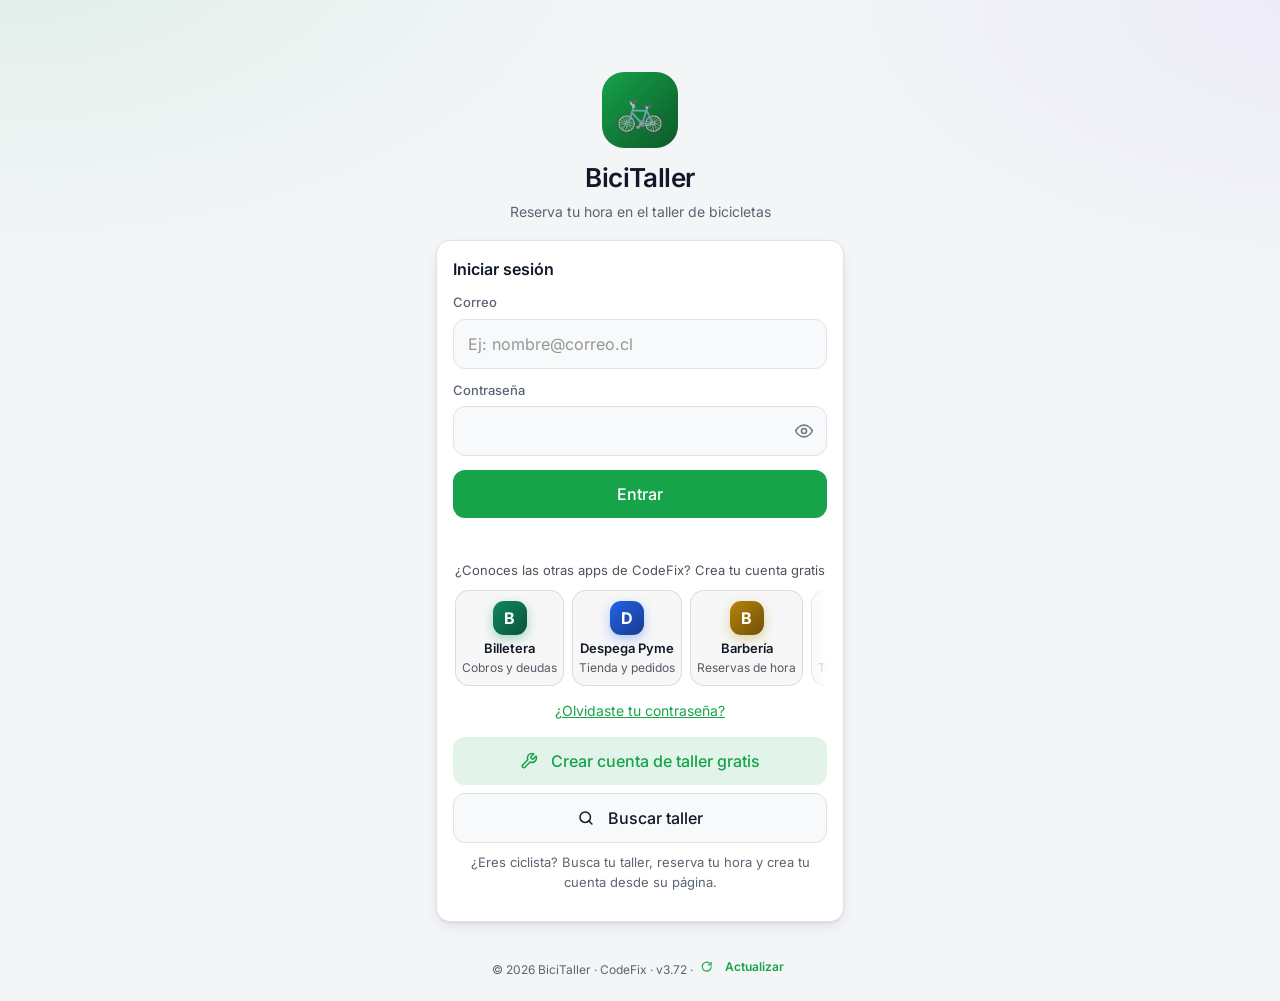
==== commit 23a2716b: "G164: máx. equipos por cuenta (núcleo equipos.js + sql/equipos.sql, CM → Control → 📱 Equipos, Mi per" ====
--- a/admin/index.html
+++ b/admin/index.html
@@ -25,6 +25,7 @@
   td { padding: 6px 0; border-bottom: 1px solid var(--line); }
   td.r { text-align: right; font-variant-numeric: tabular-nums; }
 </style>
+<script src="../shared/equipos.js"></script>
 <script src="../shared/seguro.js"></script>
 <script src="../shared/carga.js"></script>
 <script src="../shared/humano.js"></script>
